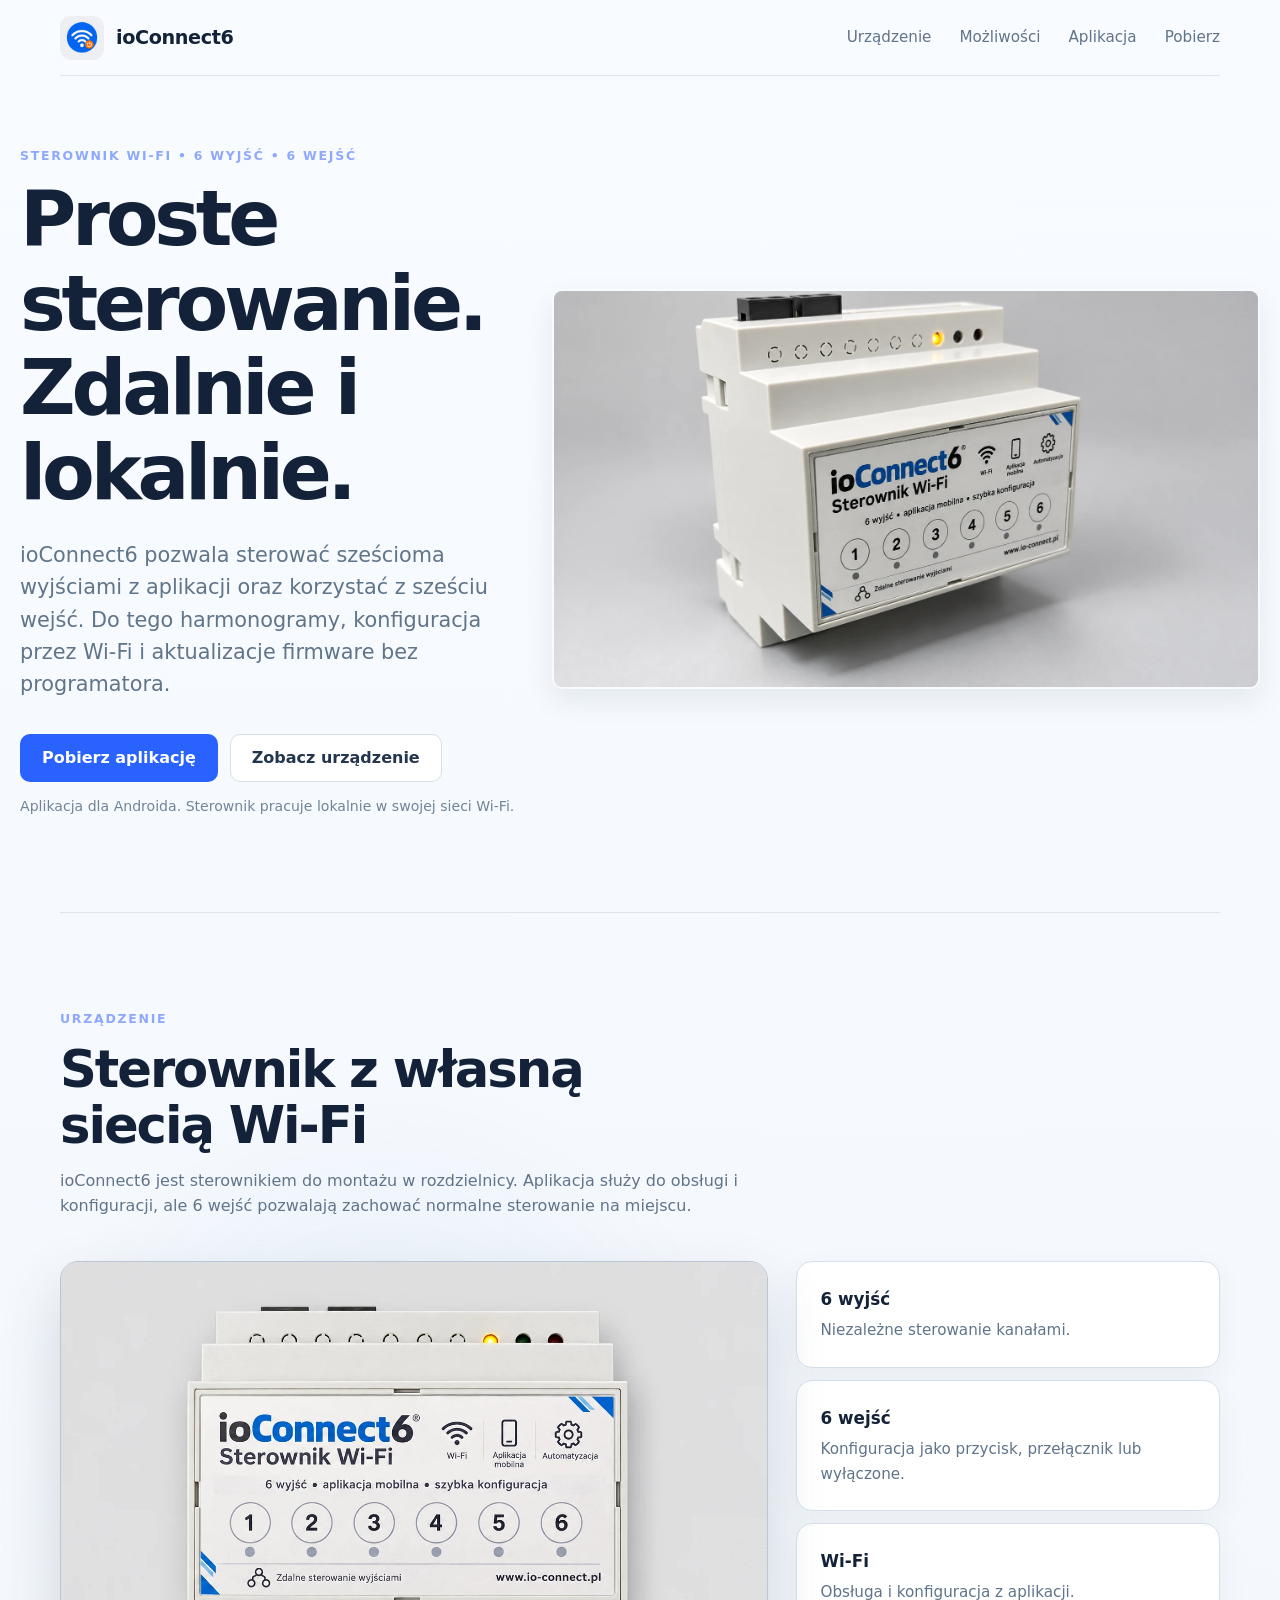
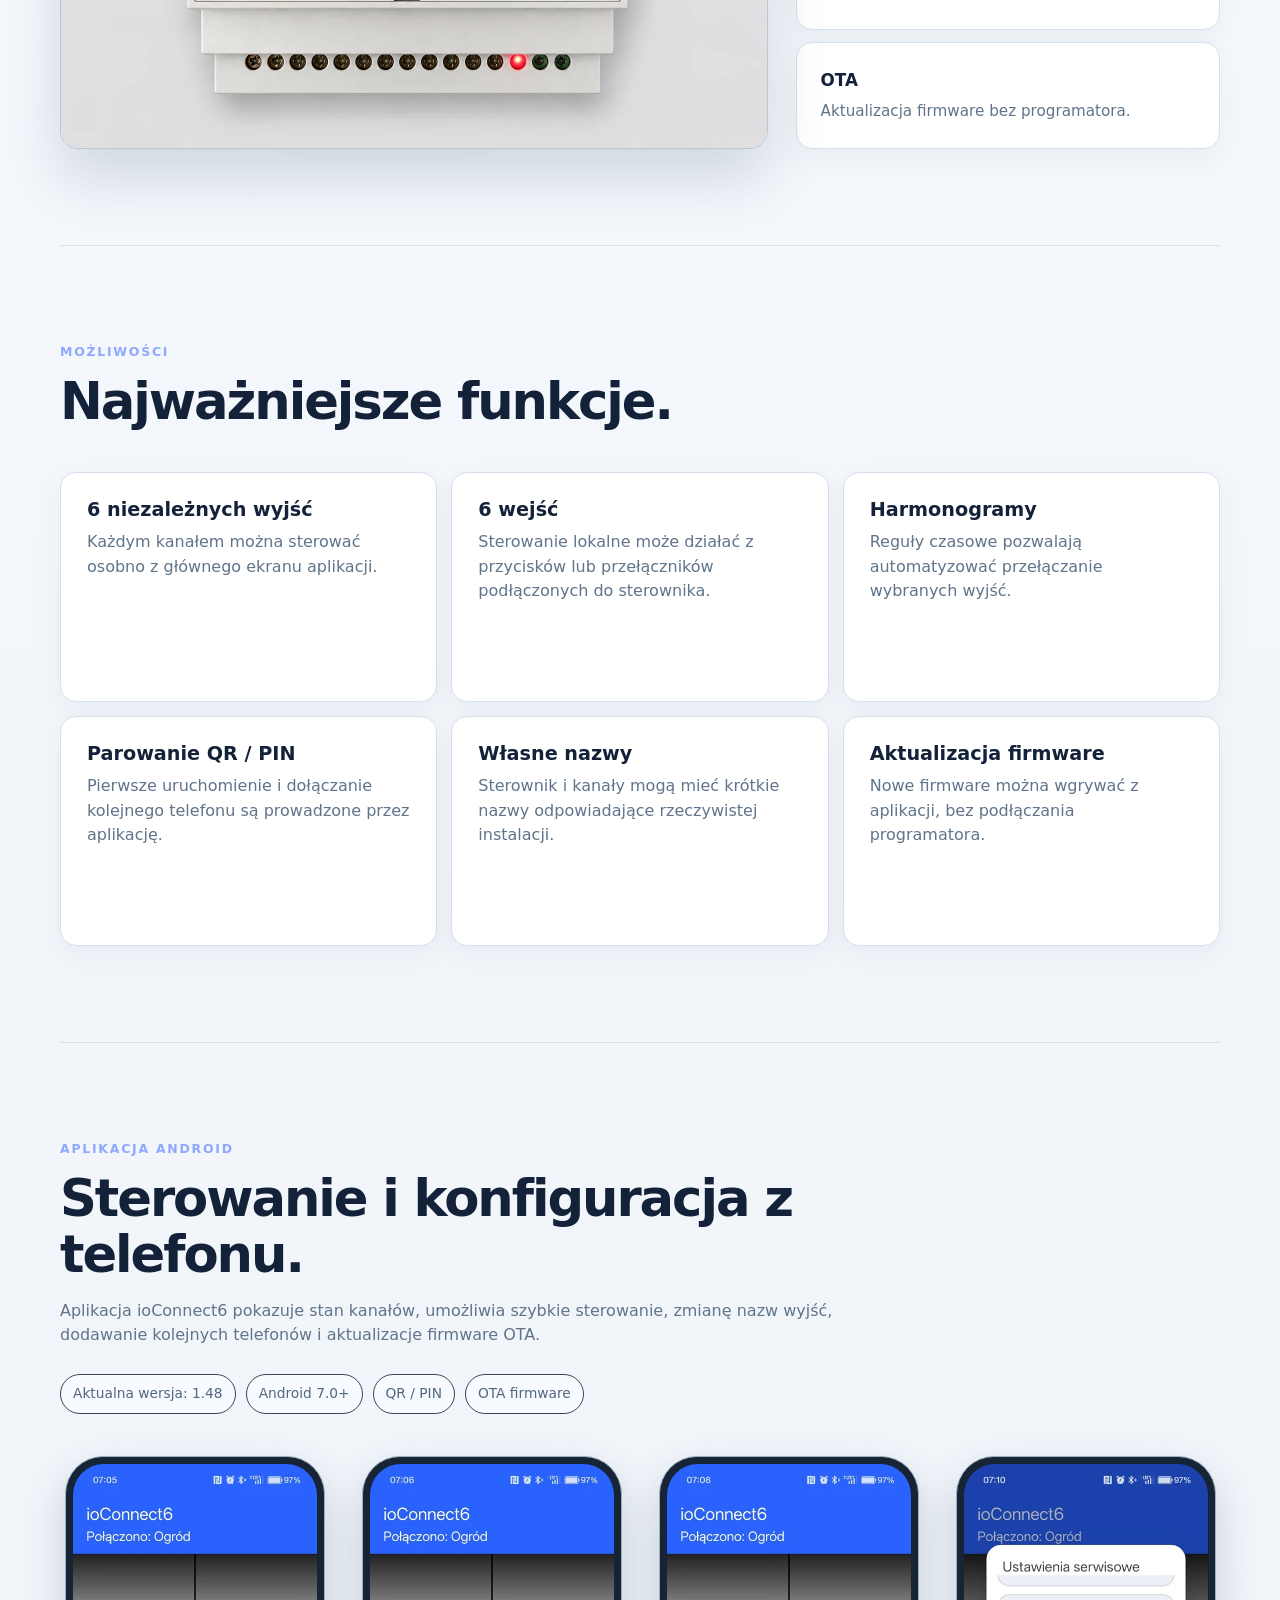
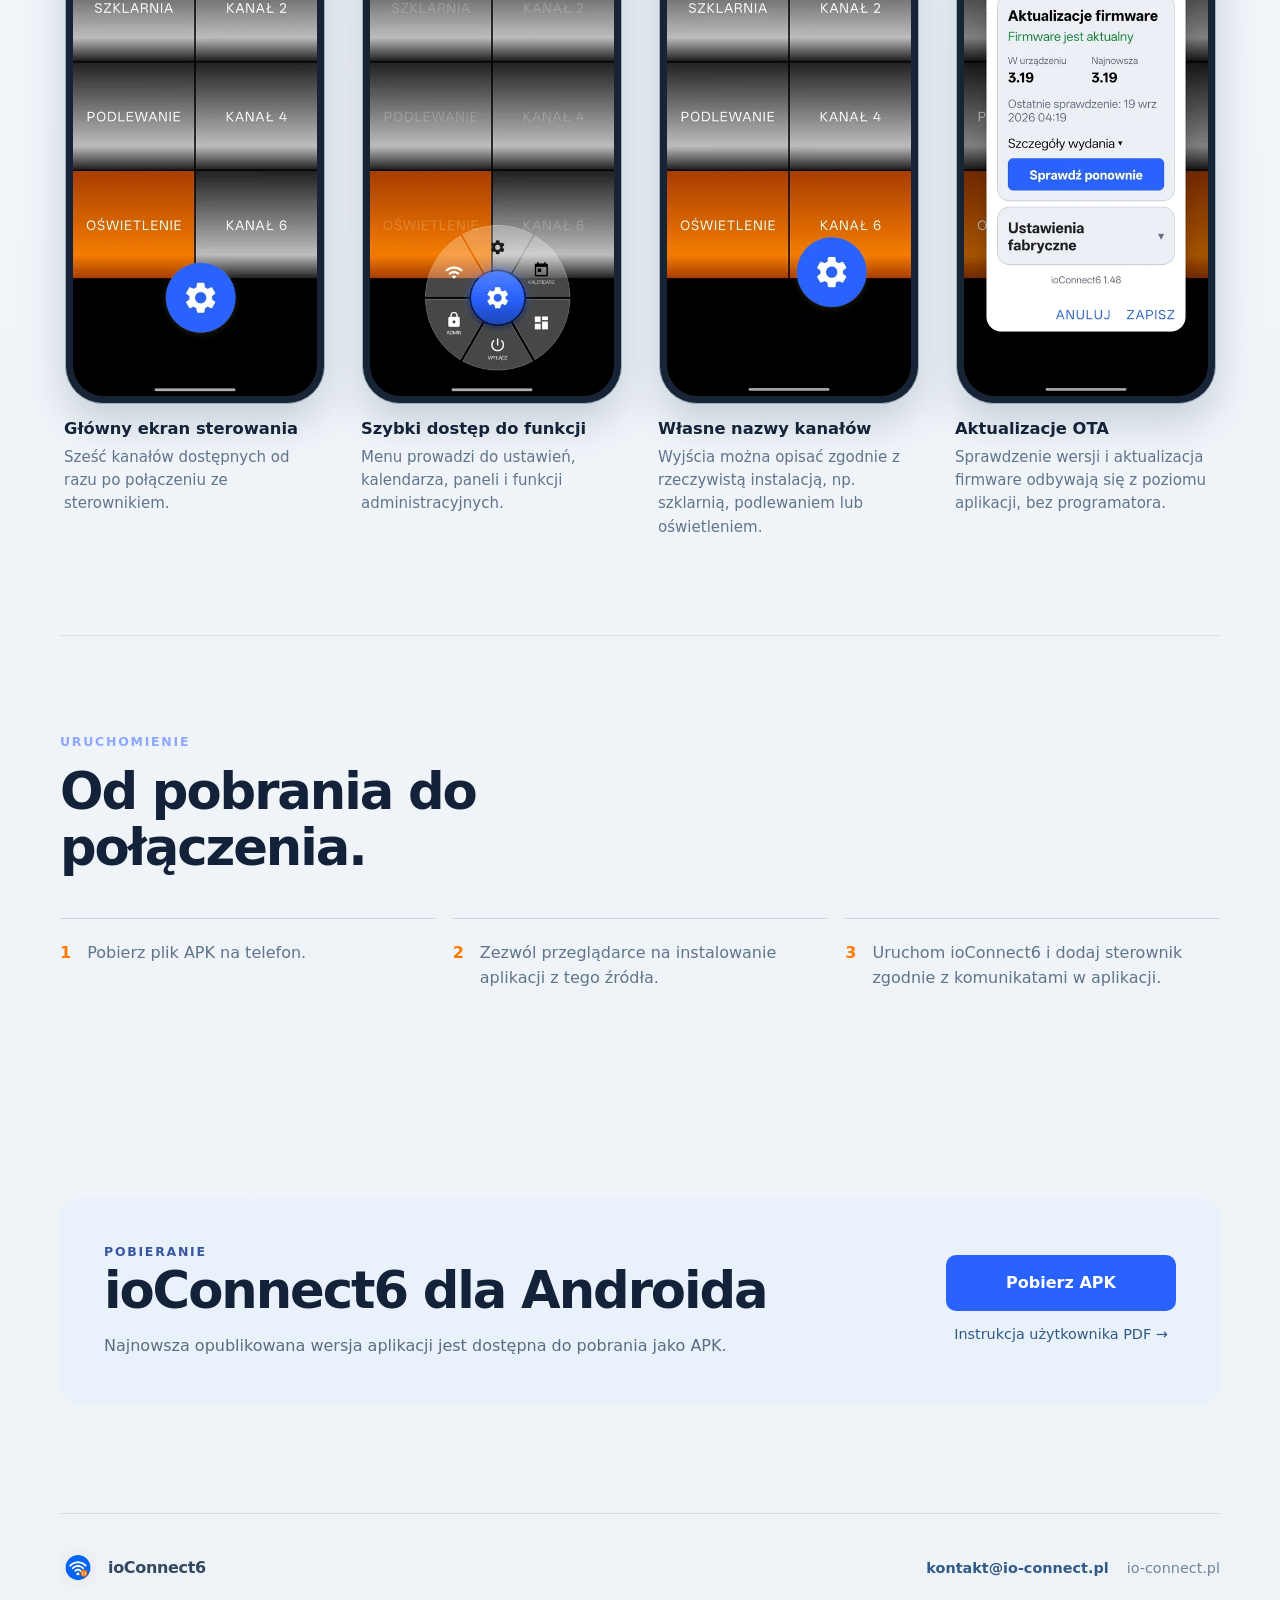
==== index.html @ 887c360e "Add files via upload" ====
<!doctype html>
<html lang="pl">
<head>
  <meta charset="utf-8">
  <meta name="viewport" content="width=device-width, initial-scale=1">
  <meta name="description" content="ioConnect6 — sterownik Wi‑Fi z 6 wyjściami, 6 wejściami i aplikacją na Androida.">
  <meta name="robots" content="noindex, nofollow, noarchive">
  <meta name="theme-color" content="#f5f8fc">
  <title>ioConnect6 — sterownik Wi‑Fi</title>
  <link rel="icon" href="assets/ioConnect6-icon-512.jpg">
  <link rel="stylesheet" href="style.css?v=15-hero-match">
</head>
<body>
  <header class="topbar">
    <a class="brand" href="#start" aria-label="ioConnect6 — strona główna">
      <img src="assets/ioConnect6-icon-512.jpg" alt="" width="44" height="44">
      <span>ioConnect6</span>
    </a>
    <nav aria-label="Główna nawigacja">
      <a href="#urzadzenie">Urządzenie</a>
      <a href="#mozliwosci">Możliwości</a>
      <a href="#aplikacja">Aplikacja</a>
      <a href="pobierz/">Pobierz</a>
    </nav>
  </header>

  <main>
    <section class="hero" id="start">
      <div class="hero-copy">
        <p class="eyebrow">STEROWNIK WI‑FI • 6 WYJŚĆ • 6 WEJŚĆ</p>
        <h1>Proste sterowanie. Zdalnie i lokalnie.</h1>
        <p class="lead">ioConnect6 pozwala sterować sześcioma wyjściami z aplikacji oraz korzystać z sześciu wejść. Do tego harmonogramy, konfiguracja przez Wi‑Fi i aktualizacje firmware bez programatora.</p>
        <div class="hero-actions">
          <a class="button primary" href="pobierz/">Pobierz aplikację</a>
          <a class="button secondary" href="#urzadzenie">Zobacz urządzenie</a>
        </div>
        <p class="small-note">Aplikacja dla Androida. Sterownik pracuje lokalnie w swojej sieci Wi‑Fi.</p>
      </div>

      <figure class="product-hero">
        <img src="assets/ioConnect6-product-hero.webp" alt="Sterownik ioConnect6 w obudowie na szynę DIN" width="1672" height="941">
      </figure>
    </section>

    <section class="section product-section" id="urzadzenie">
      <div class="section-heading">
        <p class="eyebrow">URZĄDZENIE</p>
        <h2>Sterownik z własną siecią Wi‑Fi</h2>
        <p>ioConnect6 jest sterownikiem do montażu w rozdzielnicy. Aplikacja służy do obsługi i konfiguracji, ale 6 wejść pozwalają zachować normalne sterowanie na miejscu.</p>
      </div>
      <div class="product-panel">
        <img src="assets/ioConnect6-product-front.webp" alt="ioConnect6 — widok sterownika od frontu" width="1672" height="941">
        <div class="product-facts">
          <div><strong>6 wyjść</strong><span>Niezależne sterowanie kanałami.</span></div>
          <div><strong>6 wejść</strong><span>Konfiguracja jako przycisk, przełącznik lub wyłączone.</span></div>
          <div><strong>Wi‑Fi</strong><span>Obsługa i konfiguracja z aplikacji.</span></div>
          <div><strong>OTA</strong><span>Aktualizacja firmware bez programatora.</span></div>
        </div>
      </div>
    </section>

    <section class="section" id="mozliwosci">
      <div class="section-heading">
        <p class="eyebrow">MOŻLIWOŚCI</p>
        <h2>Najważniejsze funkcje.</h2>
      </div>
      <div class="feature-grid">
        <article>
<h3>6 niezależnych wyjść</h3>
          <p>Każdym kanałem można sterować osobno z głównego ekranu aplikacji.</p>
        </article>
        <article>
<h3>6 wejść</h3>
          <p>Sterowanie lokalne może działać z przycisków lub przełączników podłączonych do sterownika.</p>
        </article>
        <article>
<h3>Harmonogramy</h3>
          <p>Reguły czasowe pozwalają automatyzować przełączanie wybranych wyjść.</p>
        </article>
        <article>
<h3>Parowanie QR / PIN</h3>
          <p>Pierwsze uruchomienie i dołączanie kolejnego telefonu są prowadzone przez aplikację.</p>
        </article>
        <article>
<h3>Własne nazwy</h3>
          <p>Sterownik i kanały mogą mieć krótkie nazwy odpowiadające rzeczywistej instalacji.</p>
        </article>
        <article>
<h3>Aktualizacja firmware</h3>
          <p>Nowe firmware można wgrywać z aplikacji, bez podłączania programatora.</p>
        </article>
      </div>
    </section>

    <section class="section app-section" id="aplikacja">
      <div class="section-heading app-heading">
        <p class="eyebrow">APLIKACJA ANDROID</p>
        <h2>Sterowanie i konfiguracja z telefonu.</h2>
        <p>Aplikacja ioConnect6 pokazuje stan kanałów, umożliwia szybkie sterowanie, zmianę nazw wyjść, dodawanie kolejnych telefonów i aktualizacje firmware OTA.</p>
        <div class="meta-row">
          <span id="versionBadge">Aktualna wersja: 1.48</span>
          <span>Android 7.0+</span>
          <span>QR / PIN</span>
          <span>OTA firmware</span>
        </div>
      </div>
      <div class="app-shot-grid">
        <article class="app-shot-card">
          <div class="phone-frame"><img src="assets/app-main.webp" alt="Aplikacja ioConnect6 — główny ekran sterowania sześcioma wyjściami" width="420" height="748"></div>
          <div class="app-shot-copy">
            <h3>Główny ekran sterowania</h3>
            <p>Sześć kanałów dostępnych od razu po połączeniu ze sterownikiem.</p>
          </div>
        </article>
        <article class="app-shot-card">
          <div class="phone-frame"><img src="assets/app-menu.webp" alt="Aplikacja ioConnect6 — szybkie menu funkcji" width="420" height="748"></div>
          <div class="app-shot-copy">
            <h3>Szybki dostęp do funkcji</h3>
            <p>Menu prowadzi do ustawień, kalendarza, paneli i funkcji administracyjnych.</p>
          </div>
        </article>
        <article class="app-shot-card">
          <div class="phone-frame"><img src="assets/app-labels.webp" alt="Aplikacja ioConnect6 — edycja nazw przycisków" width="420" height="748"></div>
          <div class="app-shot-copy">
            <h3>Własne nazwy kanałów</h3>
            <p>Wyjścia można opisać zgodnie z rzeczywistą instalacją, np. szklarnią, podlewaniem lub oświetleniem.</p>
          </div>
        </article>
        <article class="app-shot-card">
          <div class="phone-frame"><img src="assets/app-ota.webp" alt="Aplikacja ioConnect6 — ekran aktualizacji firmware" width="420" height="748"></div>
          <div class="app-shot-copy">
            <h3>Aktualizacje OTA</h3>
            <p>Sprawdzenie wersji i aktualizacja firmware odbywają się z poziomu aplikacji, bez programatora.</p>
          </div>
        </article>
      </div>
    </section>

    <section class="section steps-section" id="jak-zaczac">
      <div class="section-heading">
        <p class="eyebrow">URUCHOMIENIE</p>
        <h2>Od pobrania do połączenia.</h2>
      </div>
      <div class="steps">
        <div><strong>1</strong><span>Pobierz plik APK na telefon.</span></div>
        <div><strong>2</strong><span>Zezwól przeglądarce na instalowanie aplikacji z tego źródła.</span></div>
        <div><strong>3</strong><span>Uruchom ioConnect6 i dodaj sterownik zgodnie z komunikatami w aplikacji.</span></div>
      </div>
    </section>

    <section class="download-section" id="pobierz">
      <div>
        <p class="eyebrow">POBIERANIE</p>
        <h2>ioConnect6 dla Androida</h2>
        <p id="releaseText">Najnowsza opublikowana wersja aplikacji jest dostępna do pobrania jako APK.</p>
      </div>
      <div class="download-actions">
        <a class="button primary large" href="pobierz/">Pobierz APK</a>
        <a class="text-link" id="downloadManual" href="https://github.com/unijavac/ioConnect6-App/releases/download/v1.48/Instrukcja_uzytkownika_ioConnect6_v1.14.pdf">Instrukcja użytkownika PDF →</a>
      </div>
    </section>
  </main>

  <footer>
    <div class="brand footer-brand">
      <img src="assets/ioConnect6-icon-512.jpg" alt="" width="36" height="36">
      <span>ioConnect6</span>
    </div>
    <div class="footer-contact">
      <a href="mailto:kontakt@io-connect.pl">kontakt@io-connect.pl</a>
      <span>io-connect.pl</span>
    </div>
  </footer>

  <script src="site.js?v=10-light" defer></script>
</body>
</html>
---- style.css ----
:root {
  --bg: #f5f8fc;
  --panel: #ffffff;
  --panel-2: #edf3f9;
  --line: #d7e0ea;
  --text: #132238;
  --muted: #60748a;
  --blue: #2962ff;
  --blue-2: #3973ff;
  --orange: #ff7a00;
  --green: #2e7d32;
  --max: 1160px;
}

* { box-sizing: border-box; }
html { scroll-behavior: smooth; }
body {
  margin: 0;
  background: var(--bg);
  color: var(--text);
  font-family: Inter, ui-sans-serif, system-ui, -apple-system, BlinkMacSystemFont, "Segoe UI", sans-serif;
  line-height: 1.55;
}
a { color: inherit; }
button, a { -webkit-tap-highlight-color: transparent; }

.topbar {
  width: min(calc(100% - 40px), var(--max));
  margin: 0 auto;
  min-height: 76px;
  display: flex;
  align-items: center;
  justify-content: space-between;
  border-bottom: 1px solid rgba(19,34,56,.10);
}
.brand {
  display: inline-flex;
  align-items: center;
  gap: 12px;
  text-decoration: none;
  font-weight: 750;
  letter-spacing: -.02em;
  font-size: 1.2rem;
}
.brand img { border-radius: 11px; }
nav { display: flex; gap: 28px; }
nav a { color: var(--muted); text-decoration: none; font-size: .95rem; }
nav a:hover { color: var(--text); }

main { width: min(calc(100% - 40px), var(--max)); margin: 0 auto; }
.hero {
  width: min(calc(100vw - 40px), 1280px);
  margin-left: 50%;
  transform: translateX(-50%);
  min-height: 650px;
  display: grid;
  grid-template-columns: minmax(480px, 1fr) 708px;
  gap: 26px;
  align-items: center;
  padding: 70px 0 80px;
}
.eyebrow {
  margin: 0 0 12px;
  color: #8ea8ff;
  font-weight: 750;
  font-size: .78rem;
  letter-spacing: .14em;
}
h1, h2, h3 { margin-top: 0; line-height: 1.1; }
h1 {
  max-width: 720px;
  margin-bottom: 24px;
  font-size: clamp(3rem, 6vw, 5.4rem);
  letter-spacing: -.055em;
  font-weight: 760;
}
.lead { max-width: 690px; color: var(--muted); font-size: clamp(1.08rem, 1.8vw, 1.3rem); }
.hero-actions { display: flex; flex-wrap: wrap; gap: 12px; margin-top: 34px; }
.button {
  min-height: 48px;
  padding: 0 21px;
  border-radius: 10px;
  display: inline-flex;
  align-items: center;
  justify-content: center;
  font-weight: 720;
  text-decoration: none;
  border: 1px solid transparent;
  transition: transform .15s ease, background-color .15s ease, border-color .15s ease;
}
.button:hover { transform: translateY(-1px); }
.button.primary { background: var(--blue); color: white; }
.button.primary:hover { background: var(--blue-2); }
.button.secondary { border-color: var(--line); background: #ffffff; color: #24364d; }
.button.secondary:hover { border-color: #aab9c8; }
.button.large { min-height: 56px; padding-inline: 28px; }
.small-note { color: #718499; font-size: .88rem; margin-top: 14px; }


.product-hero {
  margin: 0;
  border: 0;
  border-radius: 10px;
  overflow: hidden;
  background: transparent;
  box-shadow: 0 12px 28px rgba(61,84,109,.10);
  padding: 2px;
  justify-self: end;
  width: 100%;
}
.product-hero img {
  display: block;
  width: 100%;
  height: auto;
  object-fit: cover;
  object-position: center 42%;
  border-radius: 8px;
}


.product-section .section-heading p:not(.eyebrow) { color: var(--muted); max-width: 760px; }
.product-panel {
  display: grid;
  grid-template-columns: minmax(0, 1.25fr) minmax(280px, .75fr);
  gap: 28px;
  align-items: stretch;
}
.product-panel > img {
  width: 100%;
  height: 100%;
  min-height: 420px;
  object-fit: cover;
  border: 1px solid var(--line);
  border-radius: 18px;
  background: #d5dee8;
  filter: contrast(1.08) brightness(.96);
}
.product-facts {
  display: grid;
  grid-template-columns: 1fr;
  gap: 12px;
}
.product-facts > div {
  padding: 24px;
  border: 1px solid var(--line);
  border-radius: 16px;
  background: var(--panel);
}
.product-facts strong { display: block; font-size: 1.05rem; margin-bottom: 6px; }
.product-facts span { color: var(--muted); font-size: .95rem; }

.section { padding: 96px 0; border-top: 1px solid rgba(19,34,56,.10); }
.section-heading { max-width: 680px; margin-bottom: 42px; }
.section-heading h2, .app-heading h2, .download-section h2 { font-size: clamp(2rem, 4vw, 3.4rem); letter-spacing: -.04em; margin-bottom: 16px; }
.feature-grid { display: grid; grid-template-columns: repeat(3, 1fr); gap: 14px; }
.feature-grid article {
  min-height: 230px;
  padding: 26px;
  border: 1px solid var(--line);
  border-radius: 16px;
  background: var(--panel);
}
.feature-grid h3 { font-size: 1.2rem; margin-bottom: 10px; }
.feature-grid p { color: var(--muted); margin: 0; }
.feature-no { display: block; margin-bottom: 46px; color: #718096; font-size: .78rem; font-weight: 760; }

.app-heading { max-width: 820px; }
.app-heading p:not(.eyebrow) { color: var(--muted); }
.meta-row { display: flex; flex-wrap: wrap; gap: 10px; margin-top: 26px; }
.meta-row span { border: 1px solid #3a4654; background: #f7faff; color: #52677d; border-radius: 999px; padding: 8px 12px; font-size: .86rem; }

.app-shot-grid {
  display: grid;
  grid-template-columns: repeat(4, minmax(0, 1fr));
  gap: 28px;
  align-items: start;
}
.app-shot-card {
  background: transparent;
  display: flex;
  flex-direction: column;
  align-items: center;
  min-width: 0;
}
.phone-frame {
  width: min(100%, 260px);
  padding: 7px;
  border-radius: 38px;
  background: #172435;
  border: 1px solid #9fb0c1;
  box-shadow: 0 18px 42px rgba(46,68,91,.22);
  overflow: hidden;
}
.phone-frame img {
  display: block;
  width: 100%;
  height: auto;
  border-radius: 31px;
}
.app-shot-copy {
  width: min(100%, 280px);
  padding: 16px 4px 0;
}
.app-shot-copy h3 {
  margin: 0 0 8px;
  font-size: 1.02rem;
}
.app-shot-copy p {
  margin: 0;
  color: var(--muted);
  font-size: .94rem;
}

.steps { display: grid; grid-template-columns: repeat(3, 1fr); gap: 18px; }
.steps > div { display: flex; gap: 16px; align-items: flex-start; padding: 22px 0; border-top: 1px solid #ccd7e2; color: var(--muted); }
.steps strong { color: var(--orange); font-size: 1rem; }

.download-section {
  margin: 90px 0 110px;
  padding: 44px;
  border-radius: 20px;
  background: #e9f1fb;
  color: #132238;
  display: grid;
  grid-template-columns: 1fr auto;
  gap: 48px;
  align-items: center;
}
.download-section .eyebrow { color: #3855a2; }
.download-section h2 { margin-bottom: 10px; }
.download-section p { color: #5a6d82; margin-bottom: 0; }
.download-actions { display: flex; min-width: 230px; flex-direction: column; gap: 12px; align-items: stretch; }
.text-link { color: #315a86; text-decoration: none; font-size: .9rem; text-align: center; }
.text-link:hover { text-decoration: underline; }

footer {
  width: min(calc(100% - 40px), var(--max));
  margin: 0 auto;
  min-height: 110px;
  border-top: 1px solid rgba(19,34,56,.10);
  display: flex;
  align-items: center;
  justify-content: space-between;
  color: #728398;
  font-size: .9rem;
}
.footer-brand { color: #33485e; font-size: 1rem; }

.footer-contact {
  display: flex;
  align-items: center;
  gap: 18px;
}
.footer-contact a {
  color: #315a86;
  text-decoration: none;
  font-weight: 600;
}
.footer-contact a:hover { text-decoration: underline; }


@media (max-width: 860px) {
  nav { display: none; }
  .hero {
    width: 100%;
    margin-left: 0;
    transform: none;
    grid-template-columns: 1fr;
    gap: 42px;
    padding-top: 54px;
  }
  .product-hero { width: 100%; max-width: 720px; justify-self: start; }
  .product-panel { grid-template-columns: 1fr; }
  .product-panel > img { min-height: 0; }
  .feature-grid { grid-template-columns: 1fr 1fr; }
  .app-shot-grid { grid-template-columns: 1fr 1fr; gap: 34px 24px; }
  .steps { grid-template-columns: 1fr; }
  .download-section { grid-template-columns: 1fr; }
  .download-actions { max-width: 320px; }
}

@media (max-width: 560px) {
  .topbar, main, footer { width: min(calc(100% - 28px), var(--max)); }
  .topbar { min-height: 66px; }
  h1 { font-size: 3rem; }
  .hero { min-height: auto; padding-bottom: 58px; }
  .feature-grid { grid-template-columns: 1fr; }
  .section { padding: 70px 0; }
  .app-shot-grid {
    display: flex;
    gap: 18px;
    overflow-x: auto;
    scroll-snap-type: x mandatory;
    padding: 2px 2px 18px;
    margin-inline: -2px;
  }
  .app-shot-card {
    flex: 0 0 min(84vw, 330px);
    scroll-snap-align: center;
  }
  .phone-frame { width: min(100%, 300px); border-radius: 42px; }
  .phone-frame img { border-radius: 34px; }
  .app-shot-copy { max-width: 300px; text-align: center; }
  .download-section { margin: 70px 0 80px; padding: 28px 22px; }
  footer { flex-direction: column; align-items: flex-start; justify-content: center; gap: 14px; padding: 22px 0; }
  .footer-contact { flex-wrap: wrap; gap: 8px 16px; }
  .product-hero { border-radius: 16px; }
}

/* v8 light */
body { background: linear-gradient(180deg,#f8fbff 0%,#f2f6fb 55%,#eef3f8 100%); }
.topbar { background: rgba(248,251,255,.88); backdrop-filter: blur(10px); }
nav a:hover { color:#132238; }
.product-facts > div, .feature-grid article { box-shadow: 0 10px 30px rgba(46,68,91,.06); }
.product-panel > img { box-shadow: 0 24px 55px rgba(55,78,102,.16); }
.product-section { background: radial-gradient(circle at 28% 55%, rgba(44,119,198,.07), transparent 36%); }

/* hero — cienka ramka */
.product-hero {
  background: transparent;
  border-color: transparent;
  padding:2px;
  box-shadow:0 12px 28px rgba(61,84,109,.10);
}
.product-hero img {
  border-radius:8px;
  box-shadow:none;
}
.product-panel > img {
  background:#d5dee8;
  border-color:#b9c7d5;
  box-shadow:0 28px 60px rgba(44,67,91,.19);
  filter:contrast(1.035) brightness(.985);
}

.download-buttons { display: flex; flex-wrap: wrap; gap: 12px; margin-top: 18px; }
.download-buttons .button { flex: 1 1 220px; text-align: center; }
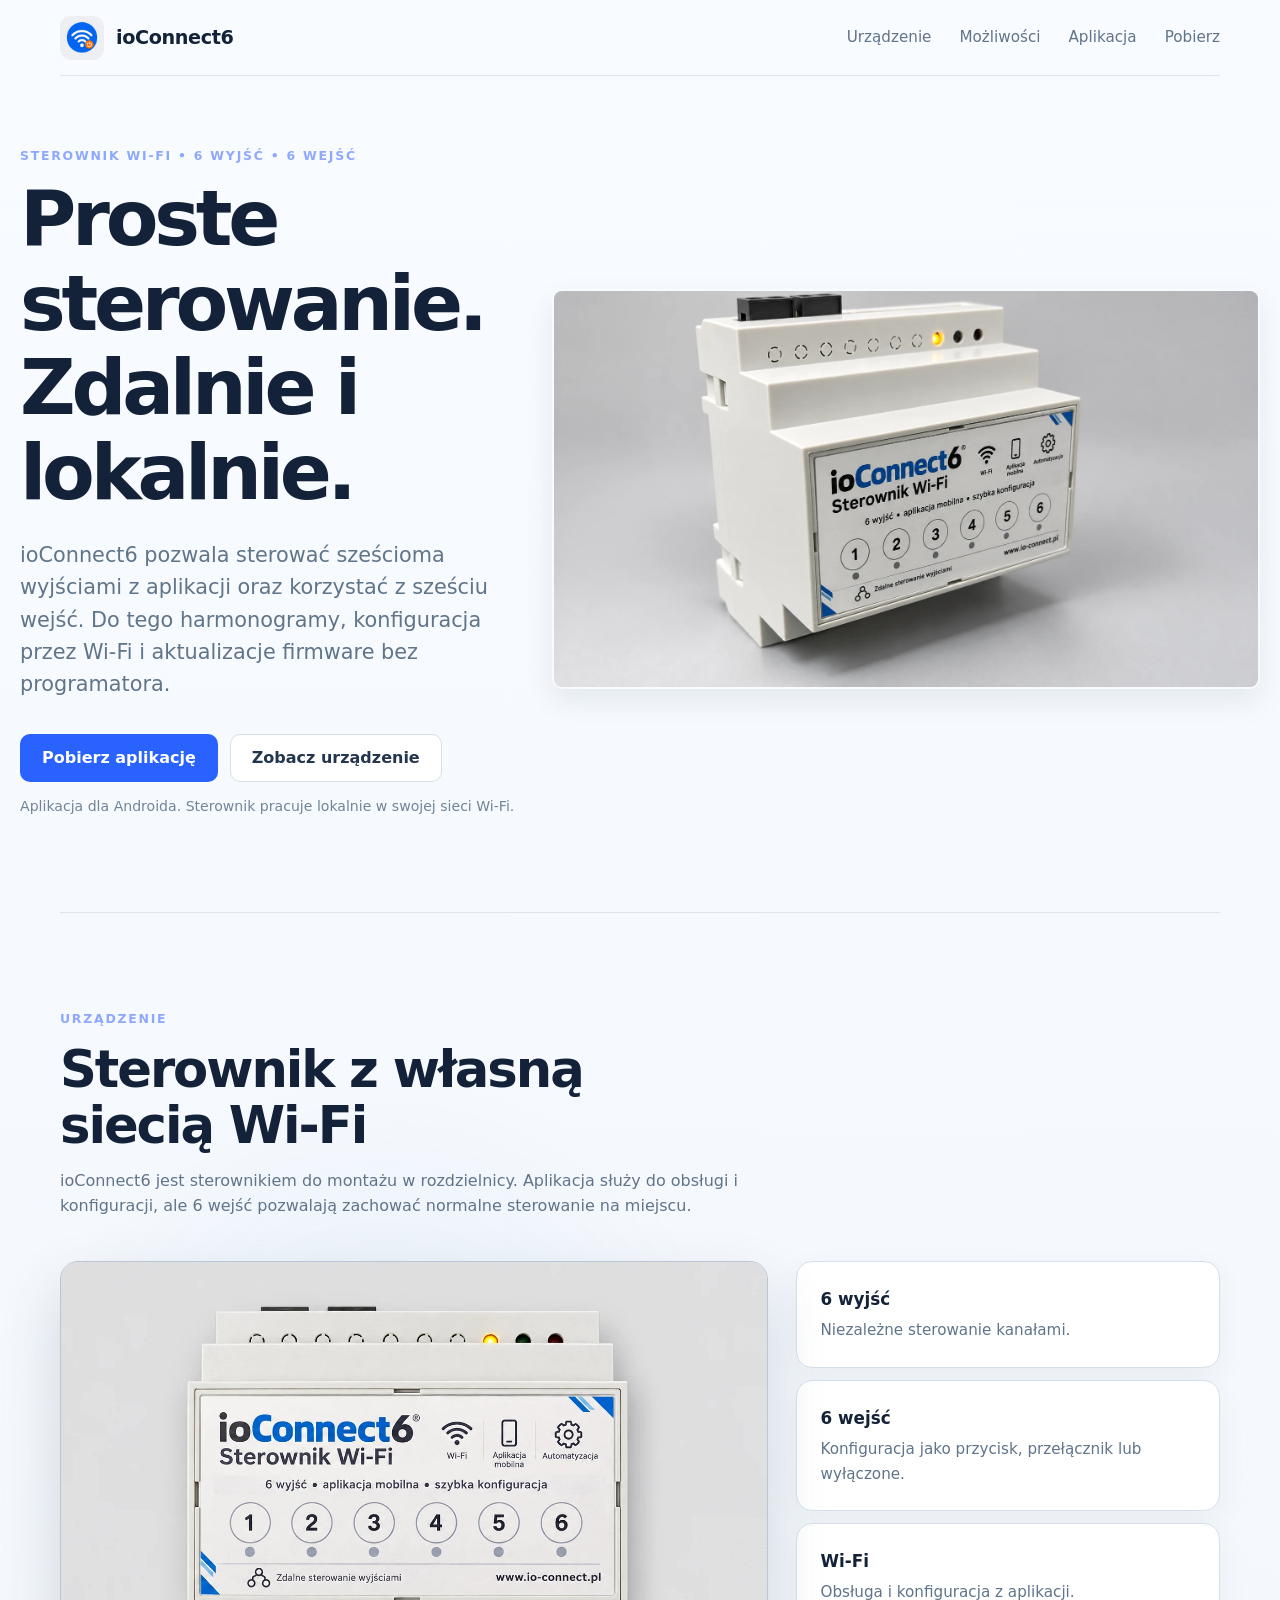
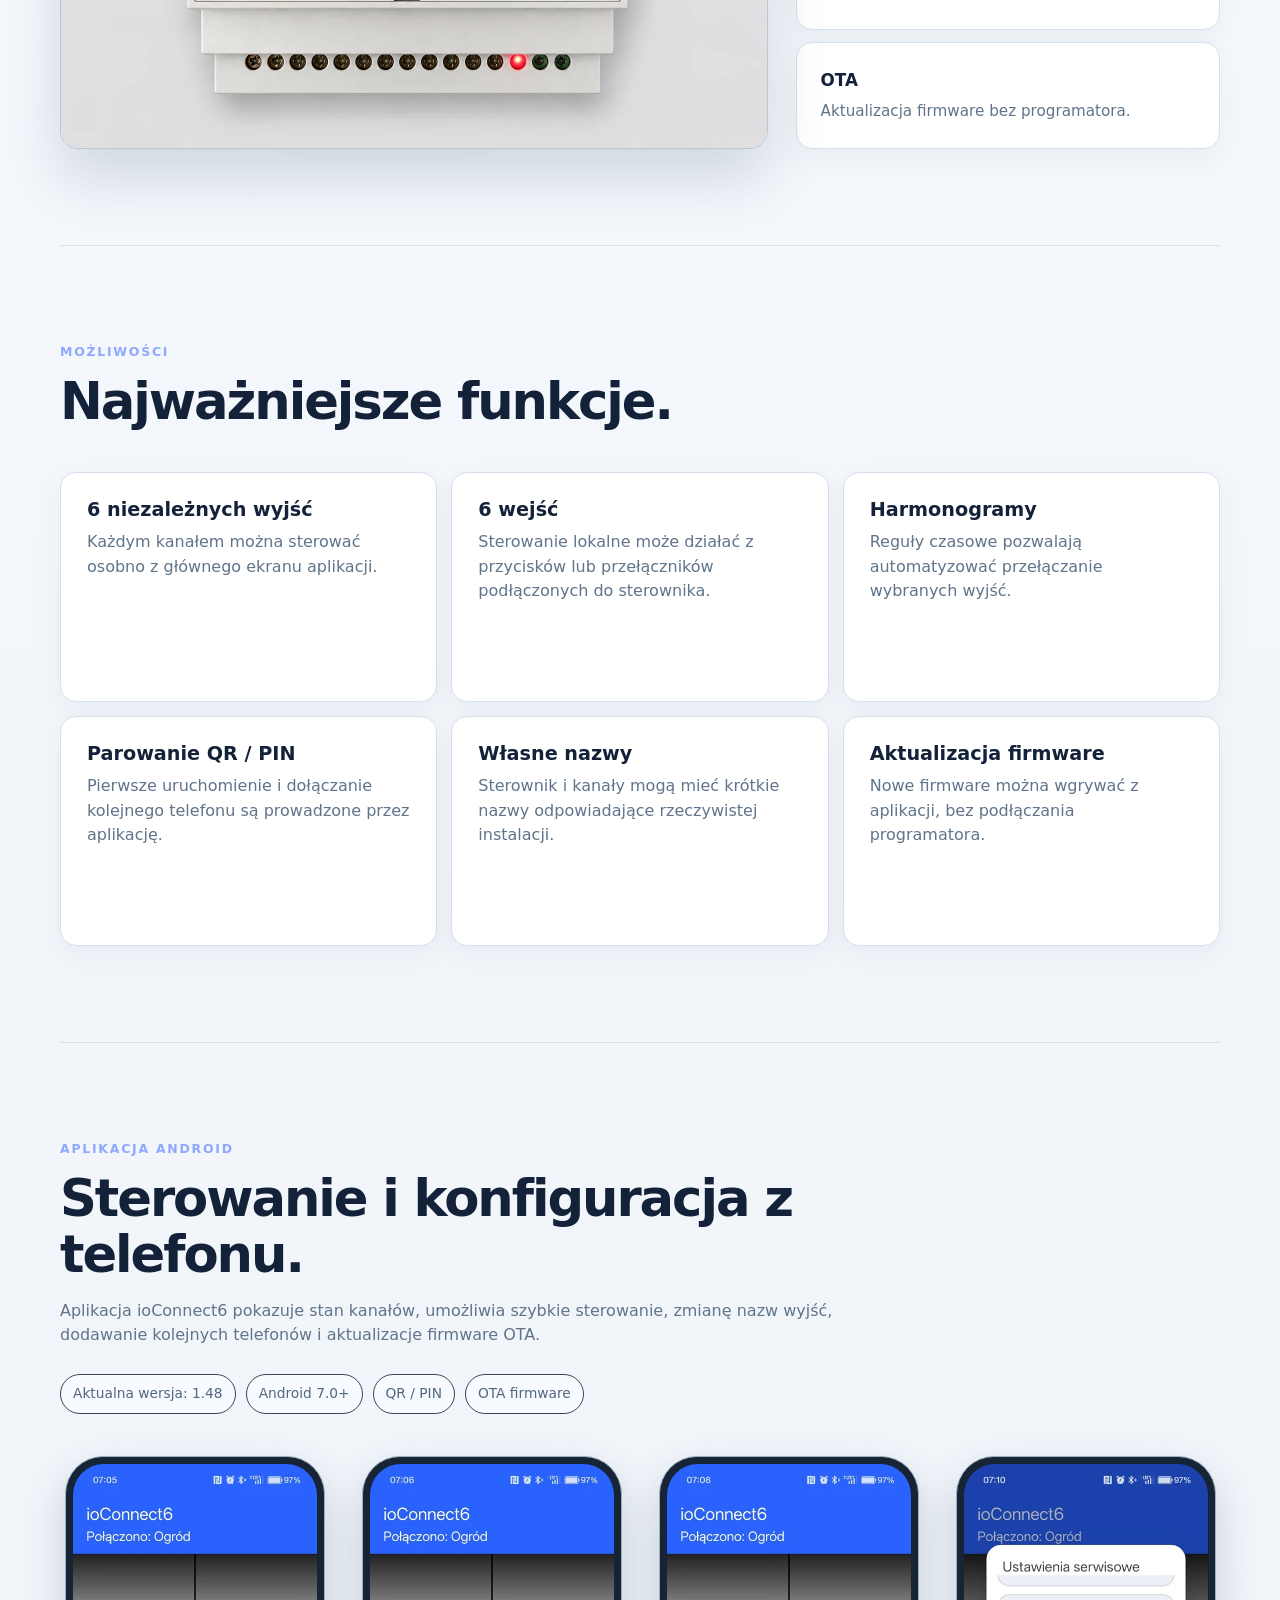
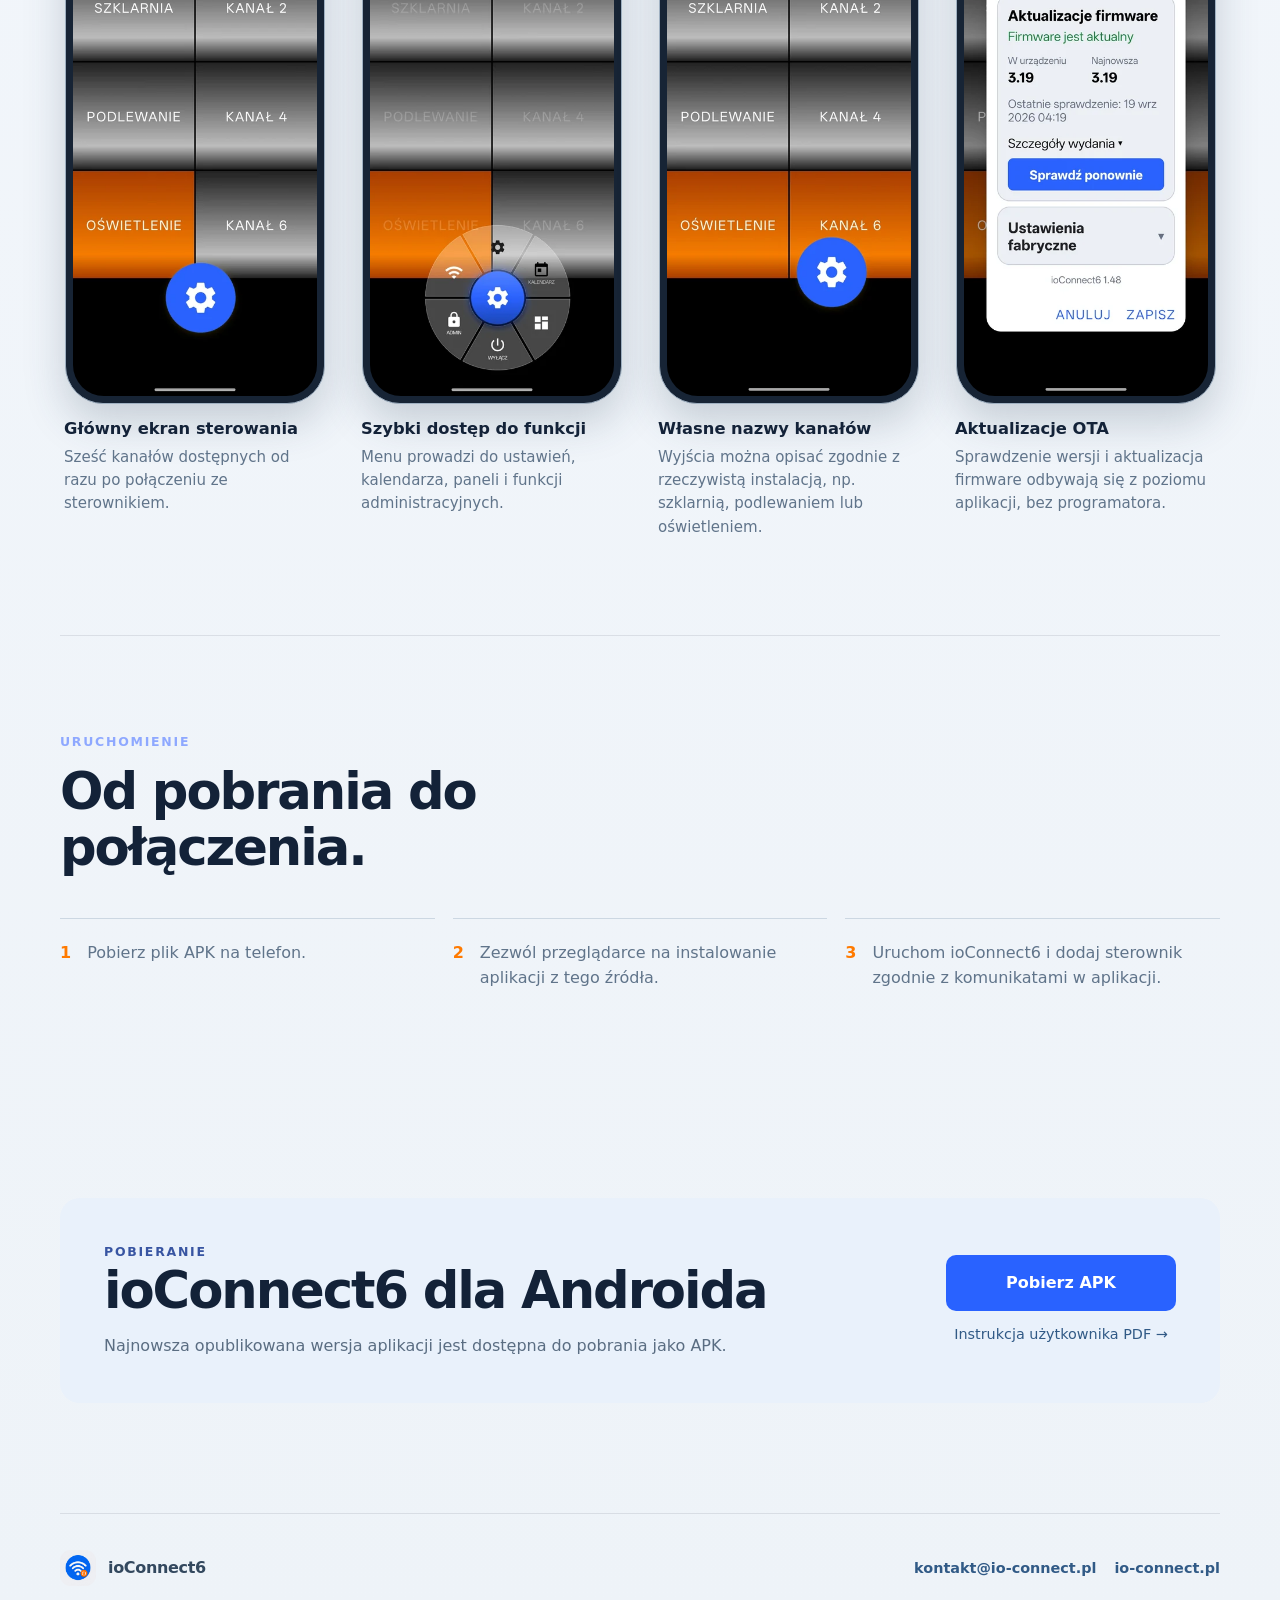
==== commit f6d9f53f: "Dodaj link do strony głównej w stopce" ====
--- a/index.html
+++ b/index.html
@@ -168,7 +168,7 @@
     </div>
     <div class="footer-contact">
       <a href="mailto:kontakt@io-connect.pl">kontakt@io-connect.pl</a>
-      <span>io-connect.pl</span>
+      <a href="./">io-connect.pl</a>
     </div>
   </footer>
 
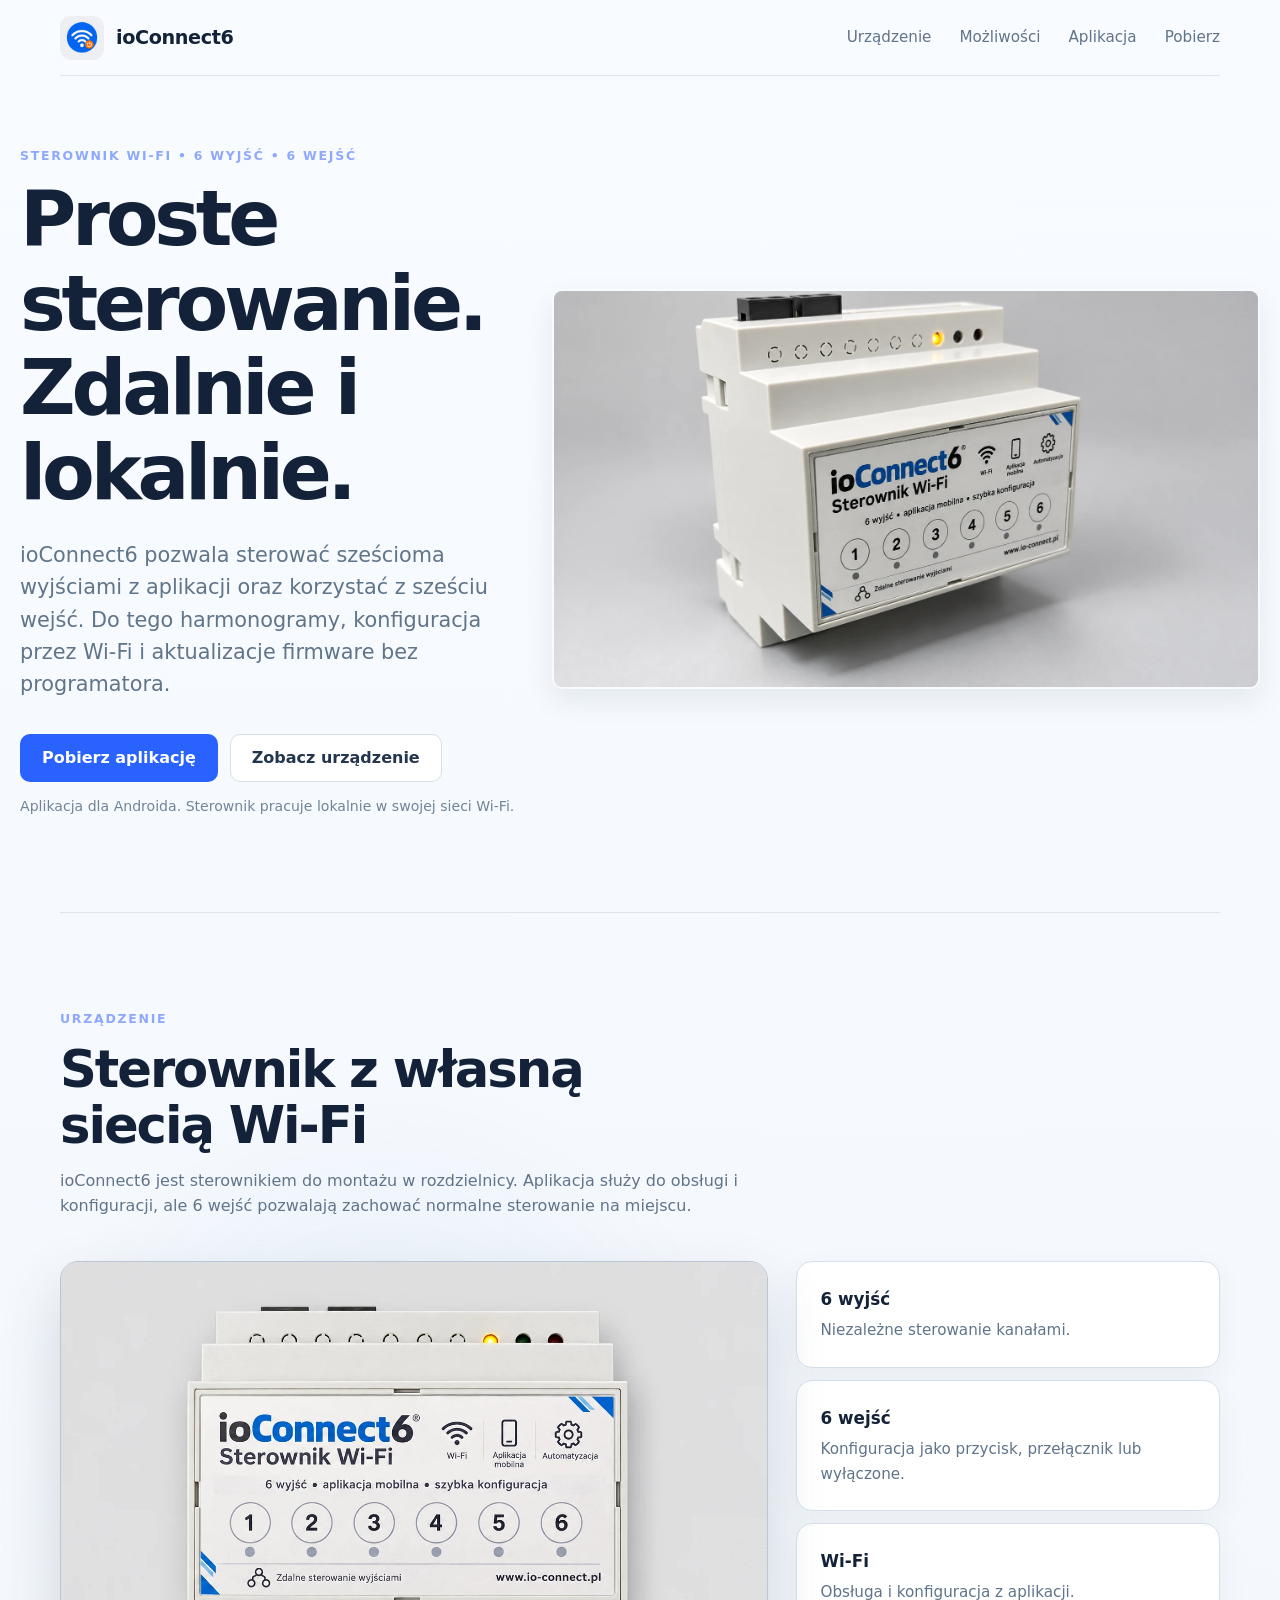
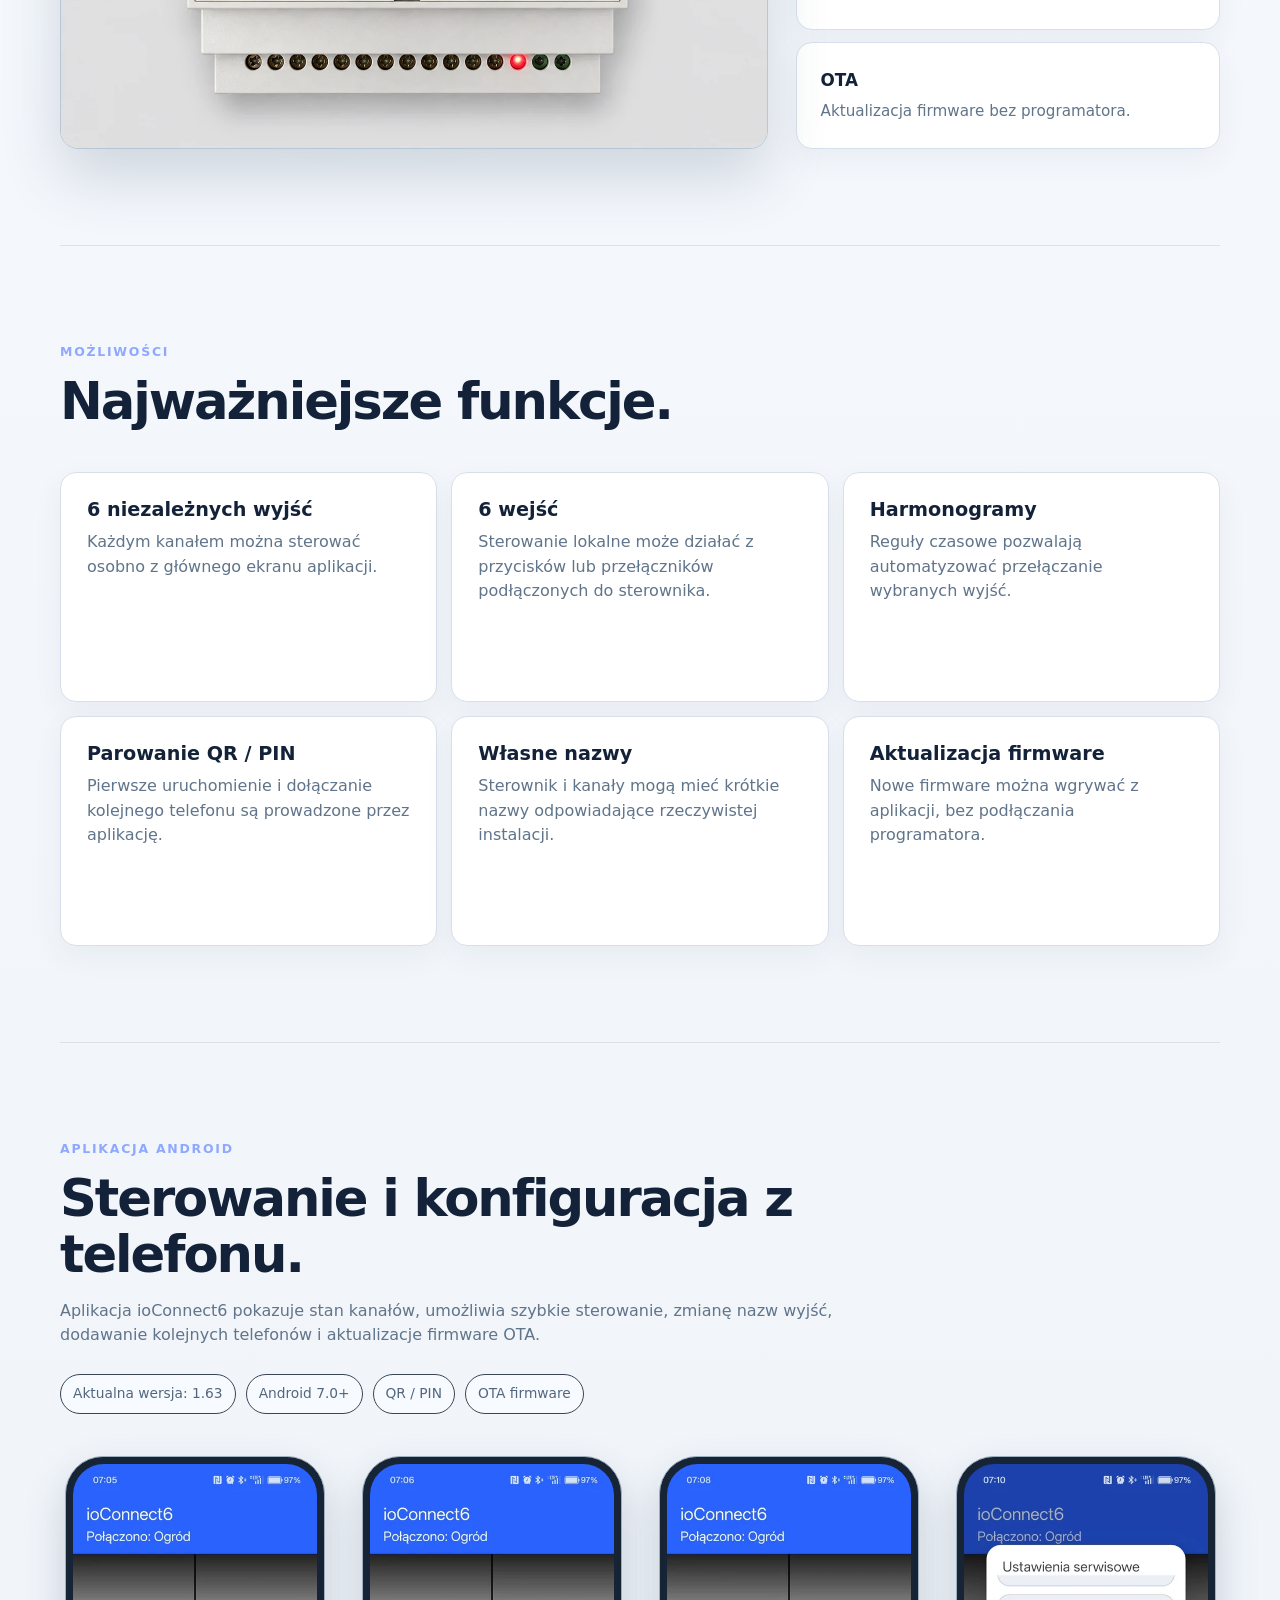
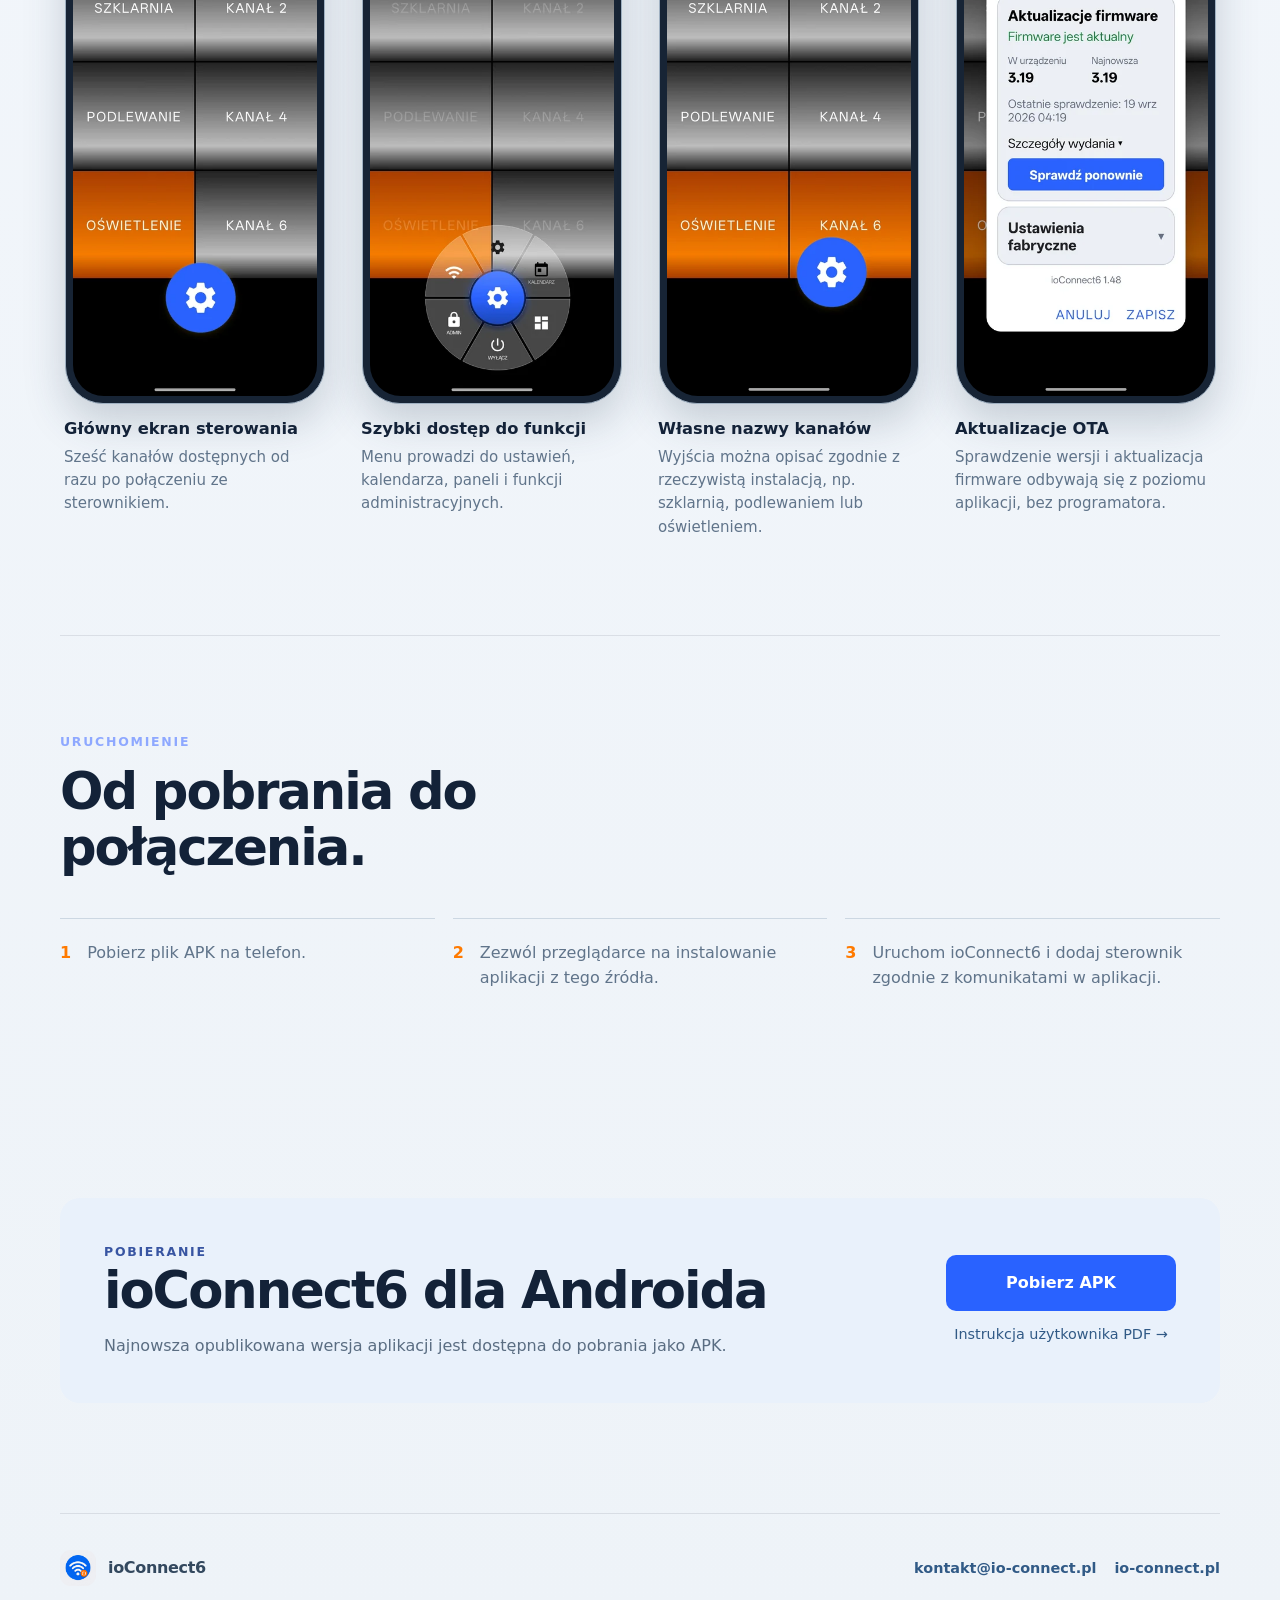
==== commit 57fb3a88: "Strona: wersja 1.63 i instrukcja 1.15" ====
--- a/index.html
+++ b/index.html
@@ -98,7 +98,7 @@
         <h2>Sterowanie i konfiguracja z telefonu.</h2>
         <p>Aplikacja ioConnect6 pokazuje stan kanałów, umożliwia szybkie sterowanie, zmianę nazw wyjść, dodawanie kolejnych telefonów i aktualizacje firmware OTA.</p>
         <div class="meta-row">
-          <span id="versionBadge">Aktualna wersja: 1.48</span>
+          <span id="versionBadge">Aktualna wersja: 1.63</span>
           <span>Android 7.0+</span>
           <span>QR / PIN</span>
           <span>OTA firmware</span>
@@ -156,7 +156,7 @@
       </div>
       <div class="download-actions">
         <a class="button primary large" href="pobierz/">Pobierz APK</a>
-        <a class="text-link" id="downloadManual" href="https://github.com/unijavac/ioConnect6-App/releases/download/v1.48/Instrukcja_uzytkownika_ioConnect6_v1.14.pdf">Instrukcja użytkownika PDF →</a>
+        <a class="text-link" id="downloadManual" href="https://github.com/unijavac/ioConnect6-App/releases/download/v1.63/Instrukcja_uzytkownika_ioConnect6_v1.15.pdf">Instrukcja użytkownika PDF →</a>
       </div>
     </section>
   </main>
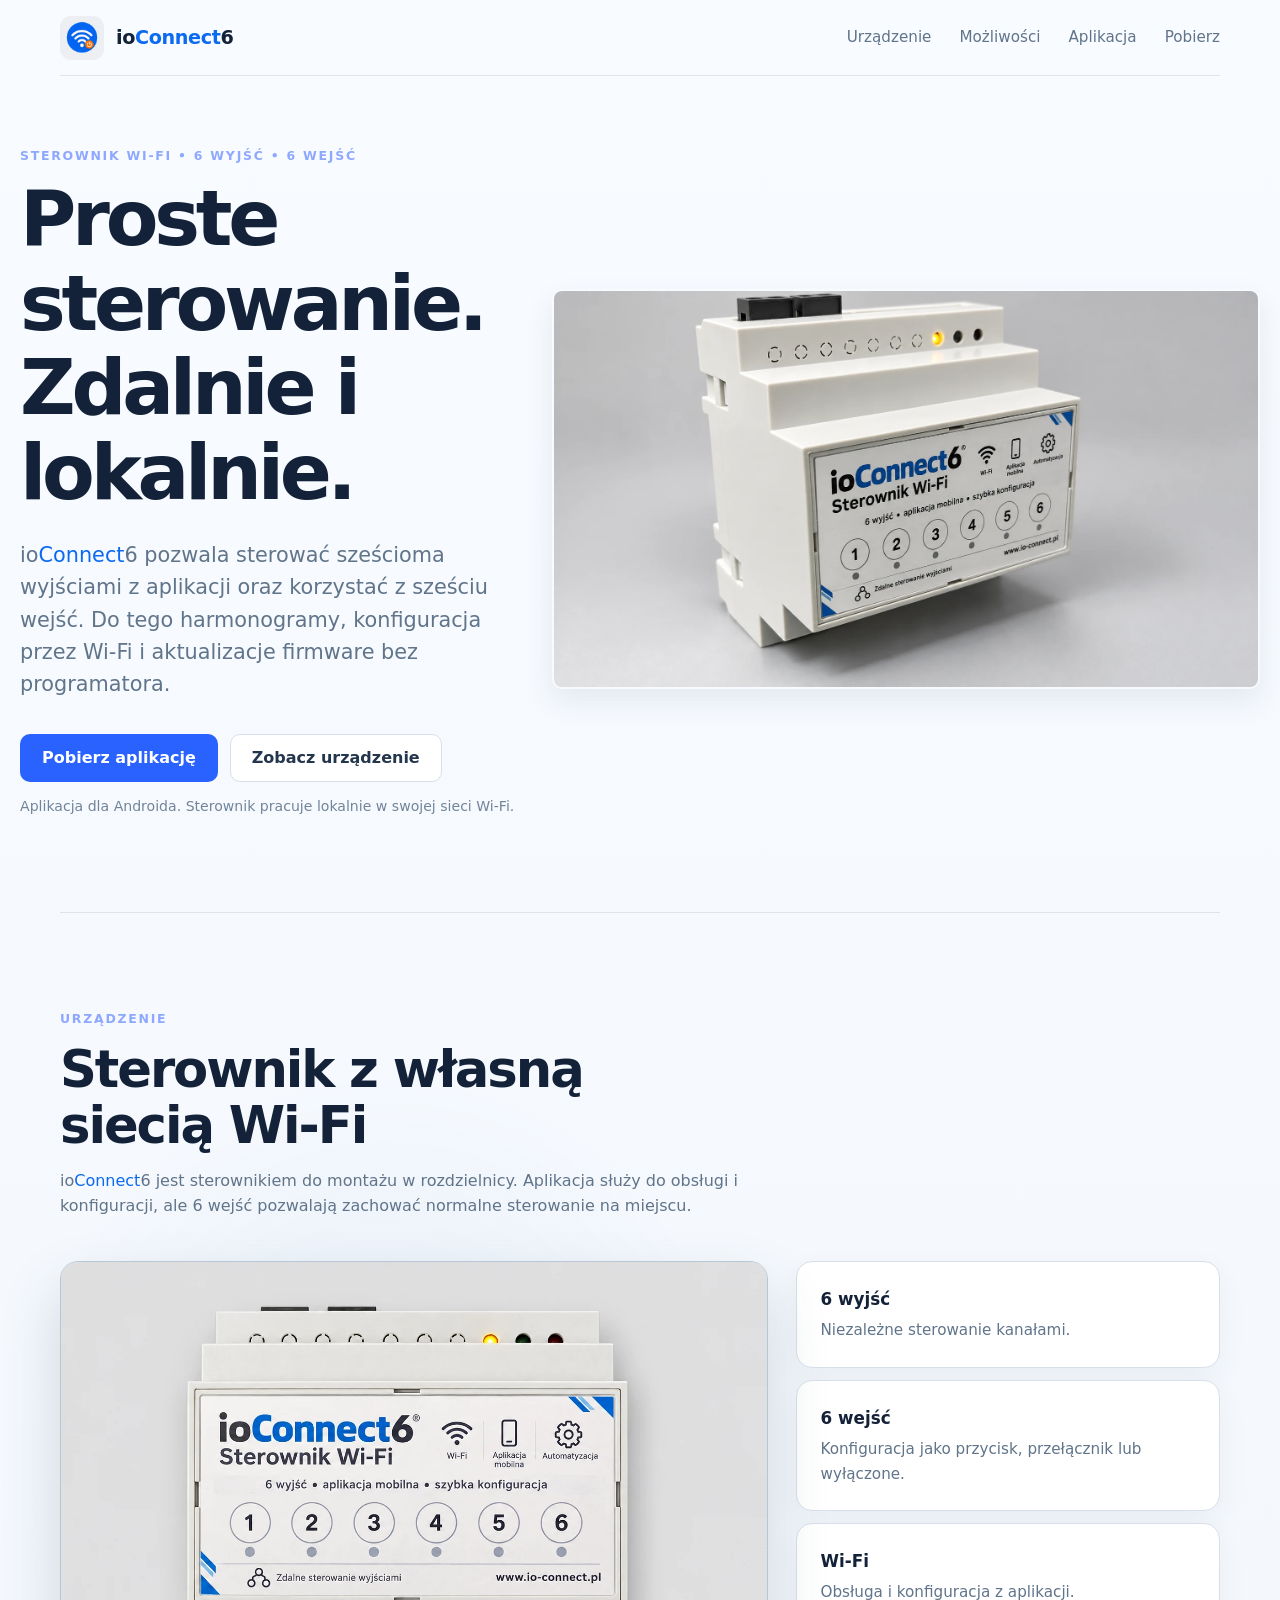
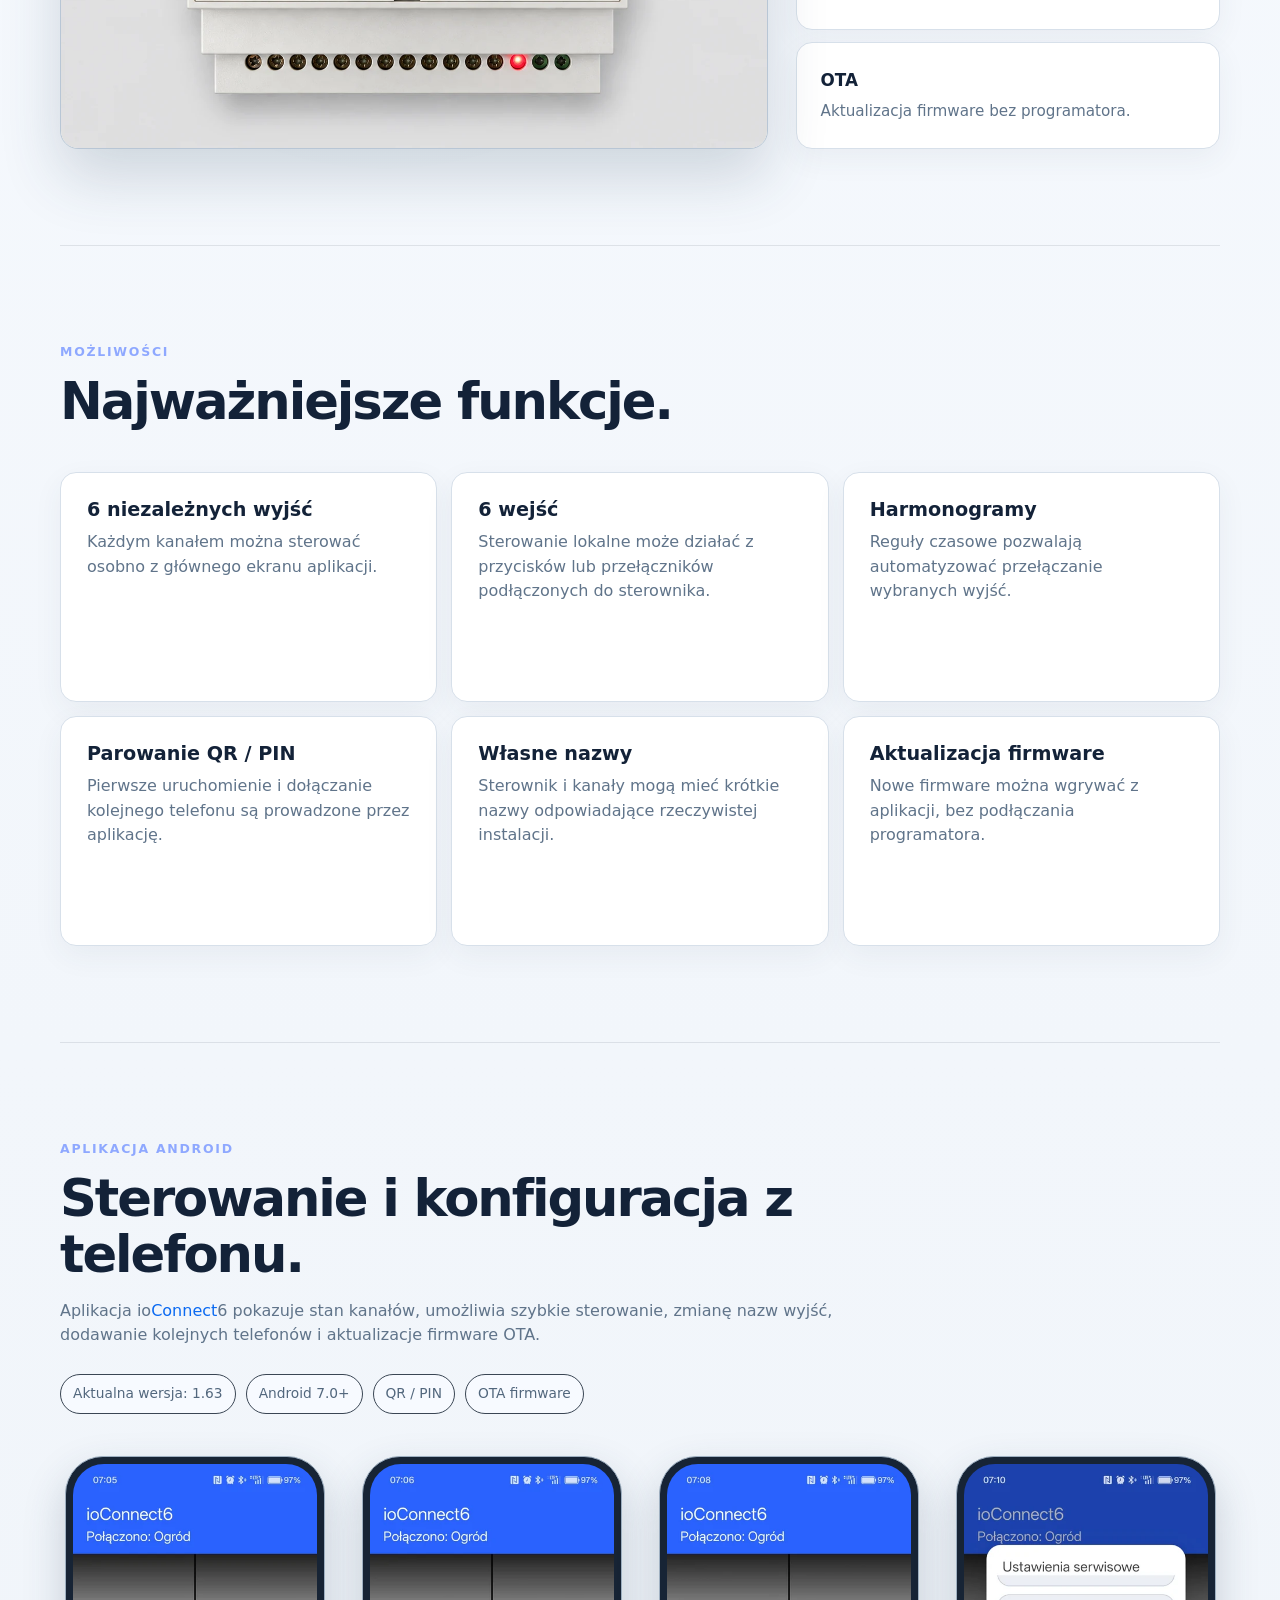
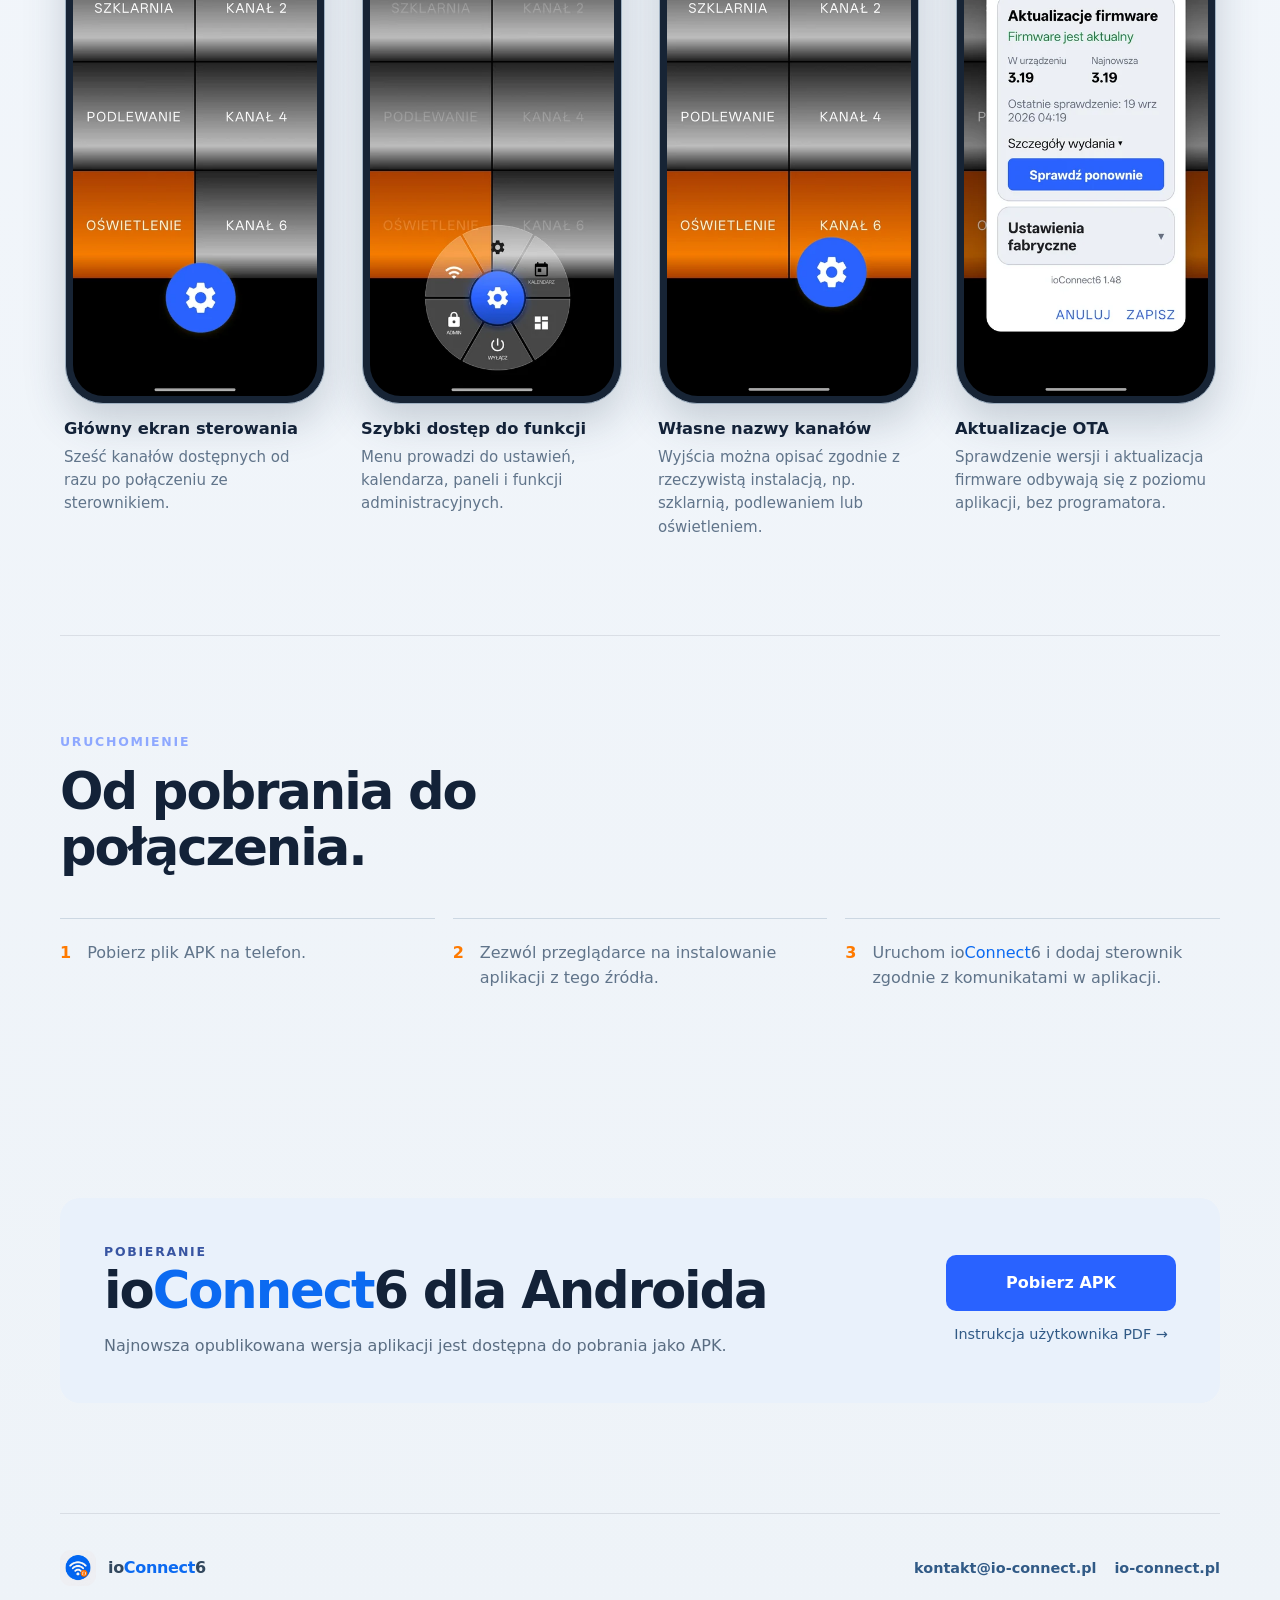
==== commit 09b2f2d6: "Marka: niebieskie Connect, instrukcja 1.15 (poprawki)" ====
--- a/index.html
+++ b/index.html
@@ -8,13 +8,13 @@
   <meta name="theme-color" content="#f5f8fc">
   <title>ioConnect6 — sterownik Wi‑Fi</title>
   <link rel="icon" href="assets/ioConnect6-icon-512.jpg">
-  <link rel="stylesheet" href="style.css?v=15-hero-match">
+  <link rel="stylesheet" href="style.css?v=16-brand">
 </head>
 <body>
   <header class="topbar">
     <a class="brand" href="#start" aria-label="ioConnect6 — strona główna">
       <img src="assets/ioConnect6-icon-512.jpg" alt="" width="44" height="44">
-      <span>ioConnect6</span>
+      <span>io<span class="bc">Connect</span>6</span>
     </a>
     <nav aria-label="Główna nawigacja">
       <a href="#urzadzenie">Urządzenie</a>
@@ -29,7 +29,7 @@
       <div class="hero-copy">
         <p class="eyebrow">STEROWNIK WI‑FI • 6 WYJŚĆ • 6 WEJŚĆ</p>
         <h1>Proste sterowanie. Zdalnie i lokalnie.</h1>
-        <p class="lead">ioConnect6 pozwala sterować sześcioma wyjściami z aplikacji oraz korzystać z sześciu wejść. Do tego harmonogramy, konfiguracja przez Wi‑Fi i aktualizacje firmware bez programatora.</p>
+        <p class="lead">io<span class="bc">Connect</span>6 pozwala sterować sześcioma wyjściami z aplikacji oraz korzystać z sześciu wejść. Do tego harmonogramy, konfiguracja przez Wi‑Fi i aktualizacje firmware bez programatora.</p>
         <div class="hero-actions">
           <a class="button primary" href="pobierz/">Pobierz aplikację</a>
           <a class="button secondary" href="#urzadzenie">Zobacz urządzenie</a>
@@ -46,7 +46,7 @@
       <div class="section-heading">
         <p class="eyebrow">URZĄDZENIE</p>
         <h2>Sterownik z własną siecią Wi‑Fi</h2>
-        <p>ioConnect6 jest sterownikiem do montażu w rozdzielnicy. Aplikacja służy do obsługi i konfiguracji, ale 6 wejść pozwalają zachować normalne sterowanie na miejscu.</p>
+        <p>io<span class="bc">Connect</span>6 jest sterownikiem do montażu w rozdzielnicy. Aplikacja służy do obsługi i konfiguracji, ale 6 wejść pozwalają zachować normalne sterowanie na miejscu.</p>
       </div>
       <div class="product-panel">
         <img src="assets/ioConnect6-product-front.webp" alt="ioConnect6 — widok sterownika od frontu" width="1672" height="941">
@@ -96,7 +96,7 @@
       <div class="section-heading app-heading">
         <p class="eyebrow">APLIKACJA ANDROID</p>
         <h2>Sterowanie i konfiguracja z telefonu.</h2>
-        <p>Aplikacja ioConnect6 pokazuje stan kanałów, umożliwia szybkie sterowanie, zmianę nazw wyjść, dodawanie kolejnych telefonów i aktualizacje firmware OTA.</p>
+        <p>Aplikacja io<span class="bc">Connect</span>6 pokazuje stan kanałów, umożliwia szybkie sterowanie, zmianę nazw wyjść, dodawanie kolejnych telefonów i aktualizacje firmware OTA.</p>
         <div class="meta-row">
           <span id="versionBadge">Aktualna wersja: 1.63</span>
           <span>Android 7.0+</span>
@@ -144,14 +144,14 @@
       <div class="steps">
         <div><strong>1</strong><span>Pobierz plik APK na telefon.</span></div>
         <div><strong>2</strong><span>Zezwól przeglądarce na instalowanie aplikacji z tego źródła.</span></div>
-        <div><strong>3</strong><span>Uruchom ioConnect6 i dodaj sterownik zgodnie z komunikatami w aplikacji.</span></div>
+        <div><strong>3</strong><span>Uruchom io<span class="bc">Connect</span>6 i dodaj sterownik zgodnie z komunikatami w aplikacji.</span></div>
       </div>
     </section>
 
     <section class="download-section" id="pobierz">
       <div>
         <p class="eyebrow">POBIERANIE</p>
-        <h2>ioConnect6 dla Androida</h2>
+        <h2>io<span class="bc">Connect</span>6 dla Androida</h2>
         <p id="releaseText">Najnowsza opublikowana wersja aplikacji jest dostępna do pobrania jako APK.</p>
       </div>
       <div class="download-actions">
@@ -164,7 +164,7 @@
   <footer>
     <div class="brand footer-brand">
       <img src="assets/ioConnect6-icon-512.jpg" alt="" width="36" height="36">
-      <span>ioConnect6</span>
+      <span>io<span class="bc">Connect</span>6</span>
     </div>
     <div class="footer-contact">
       <a href="mailto:kontakt@io-connect.pl">kontakt@io-connect.pl</a>
--- a/style.css
+++ b/style.css
@@ -335,3 +335,6 @@
 
 .download-buttons { display: flex; flex-wrap: wrap; gap: 12px; margin-top: 18px; }
 .download-buttons .button { flex: 1 1 220px; text-align: center; }
+
+/* Kolor marki jak na obudowie: „Connect” niebieskie */
+.bc { color: #0b6af1; }
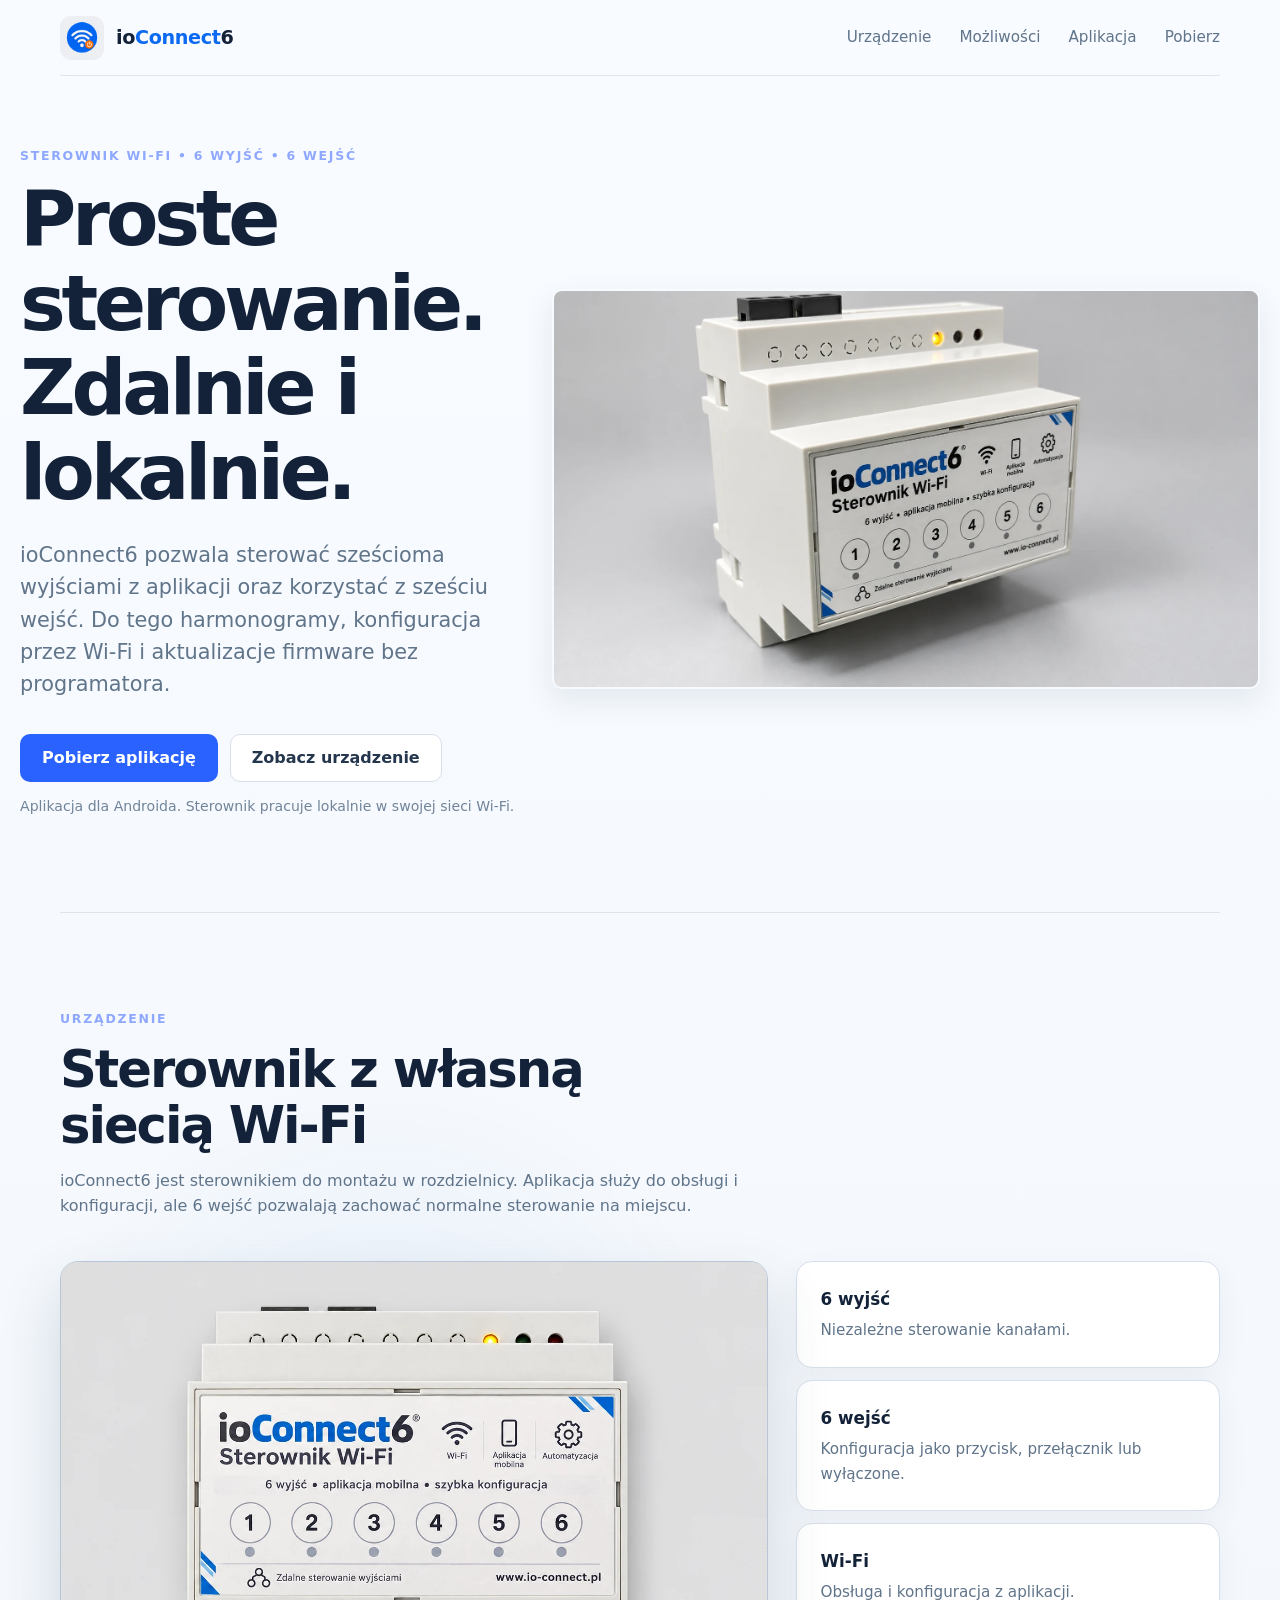
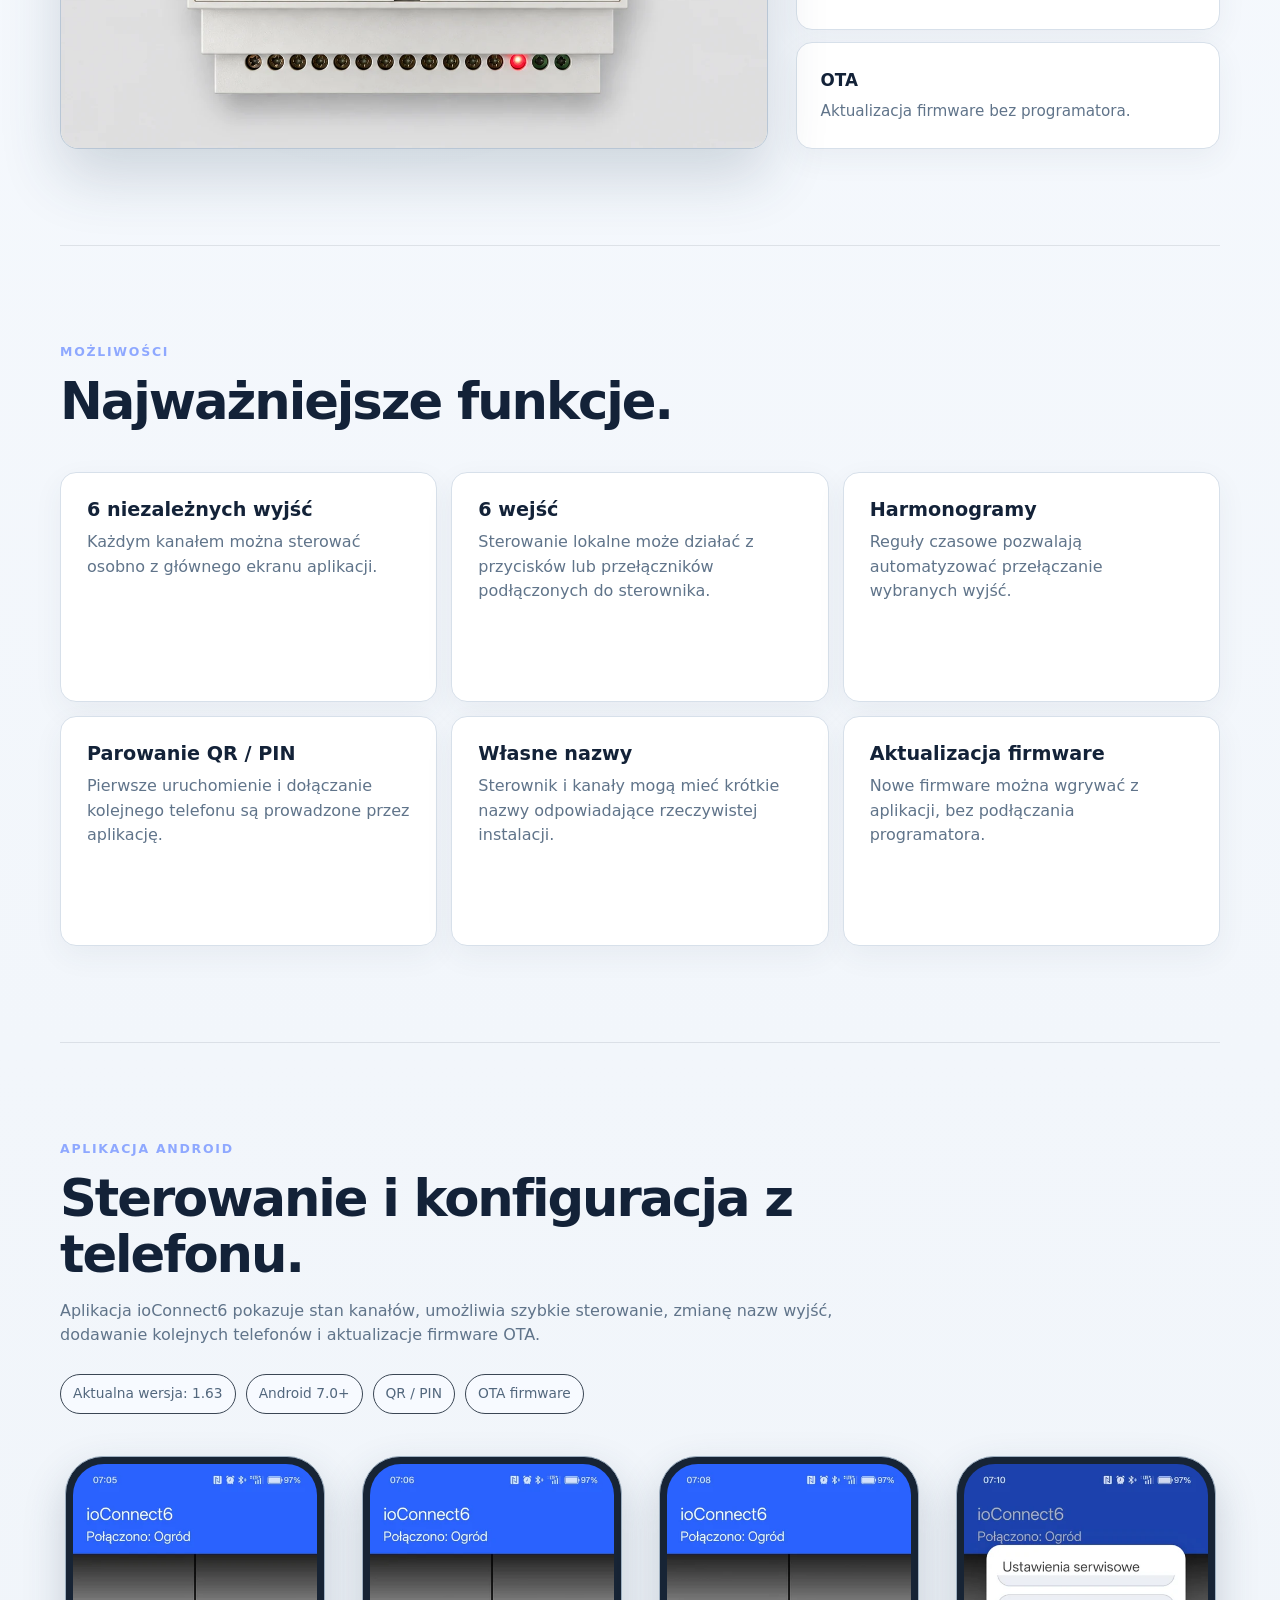
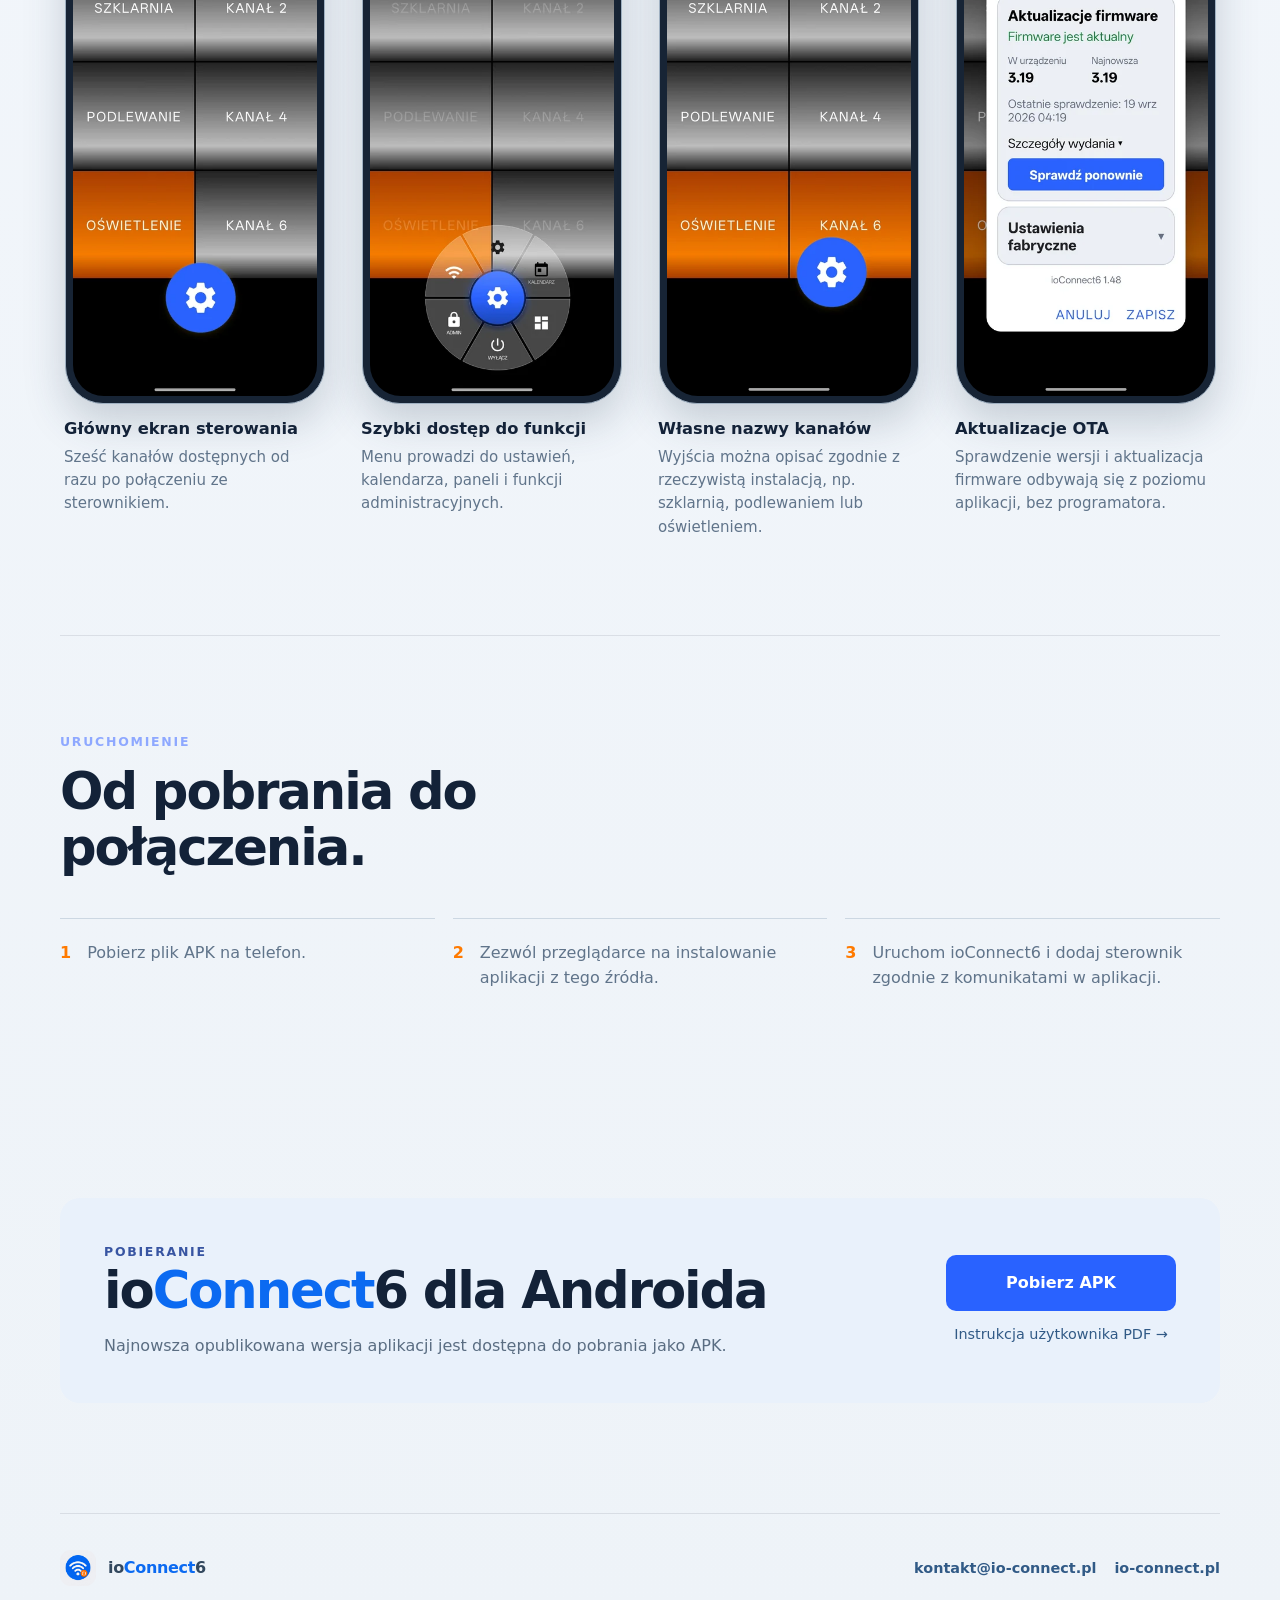
==== commit c7ac5a6d: "Marka: niebieskie Connect tylko w nagłówkach i stopce" ====
--- a/index.html
+++ b/index.html
@@ -8,7 +8,7 @@
   <meta name="theme-color" content="#f5f8fc">
   <title>ioConnect6 — sterownik Wi‑Fi</title>
   <link rel="icon" href="assets/ioConnect6-icon-512.jpg">
-  <link rel="stylesheet" href="style.css?v=16-brand">
+  <link rel="stylesheet" href="style.css?v=17-brand">
 </head>
 <body>
   <header class="topbar">
--- a/style.css
+++ b/style.css
@@ -337,4 +337,5 @@
 .download-buttons .button { flex: 1 1 220px; text-align: center; }
 
 /* Kolor marki jak na obudowie: „Connect” niebieskie */
-.bc { color: #0b6af1; }
+.bc { color: inherit; }
+.brand .bc, h1 .bc, h2 .bc, h3 .bc, footer .bc { color: #0b6af1; }
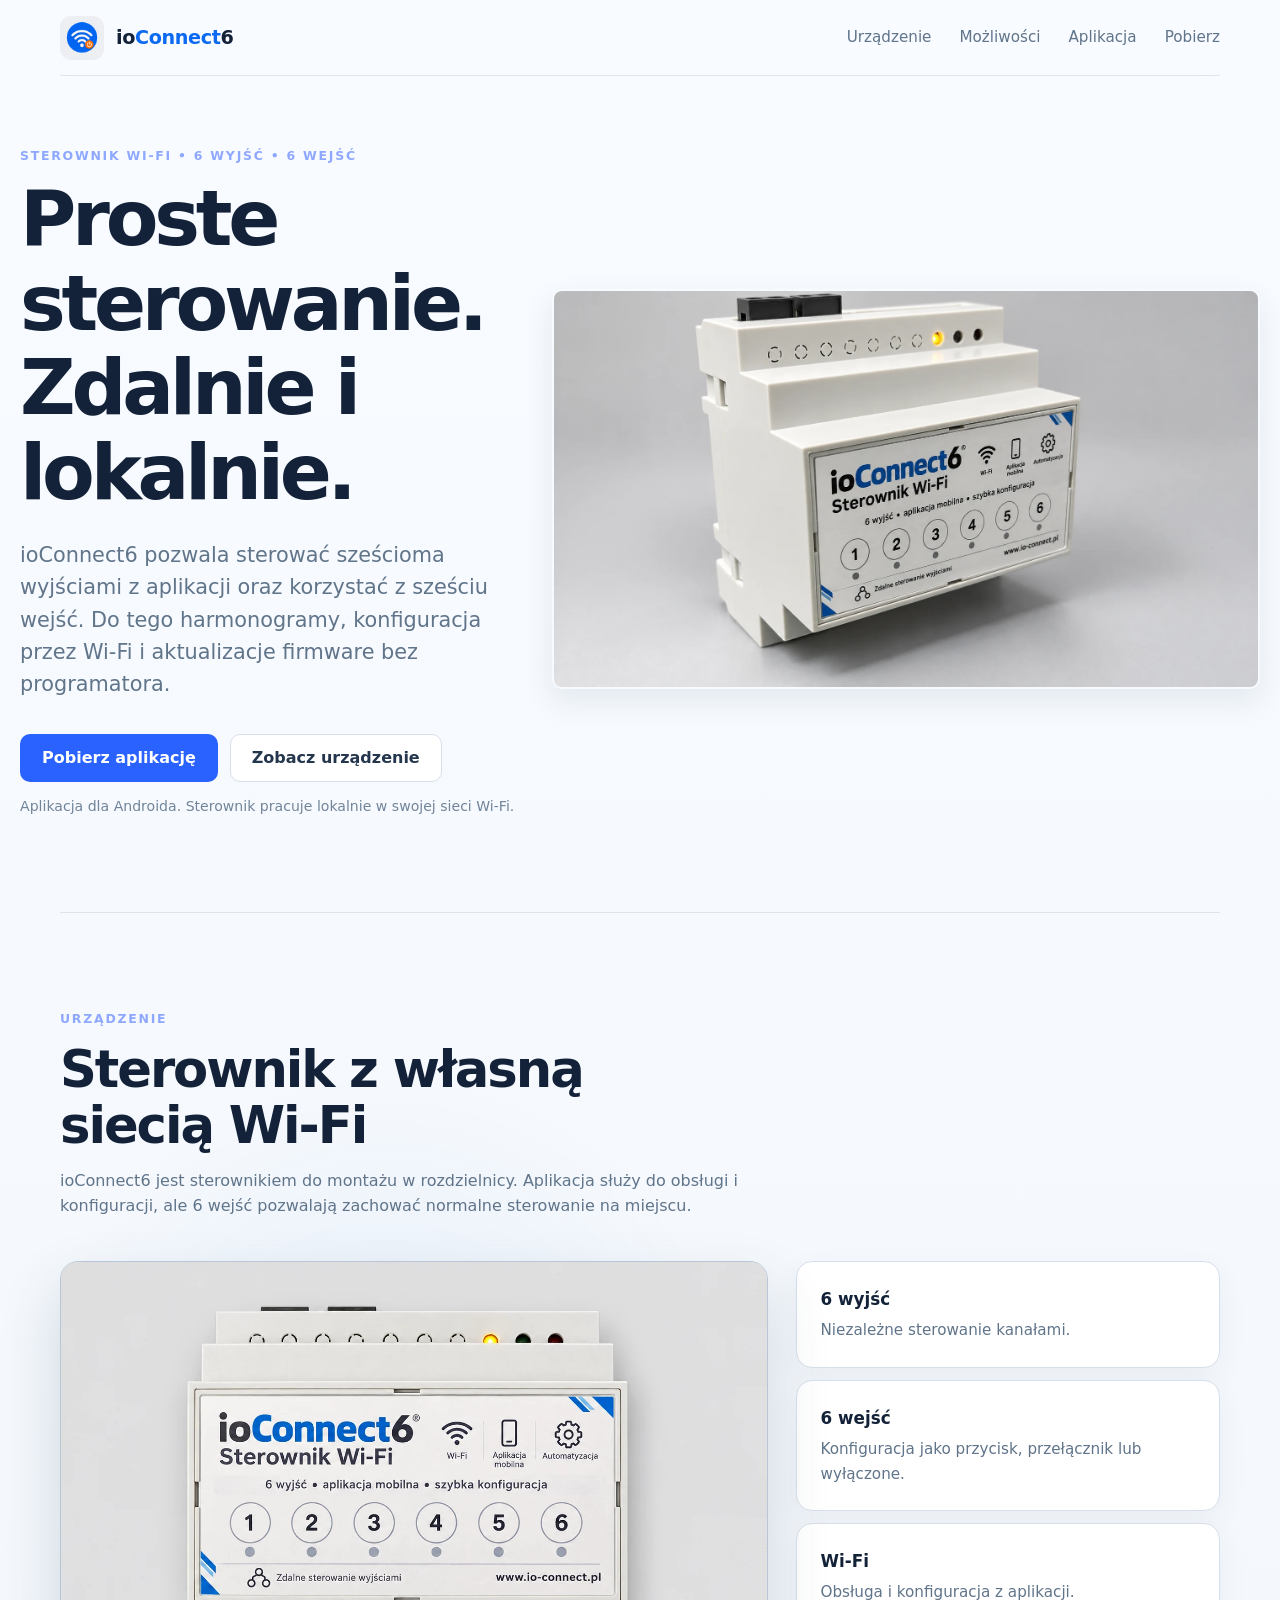
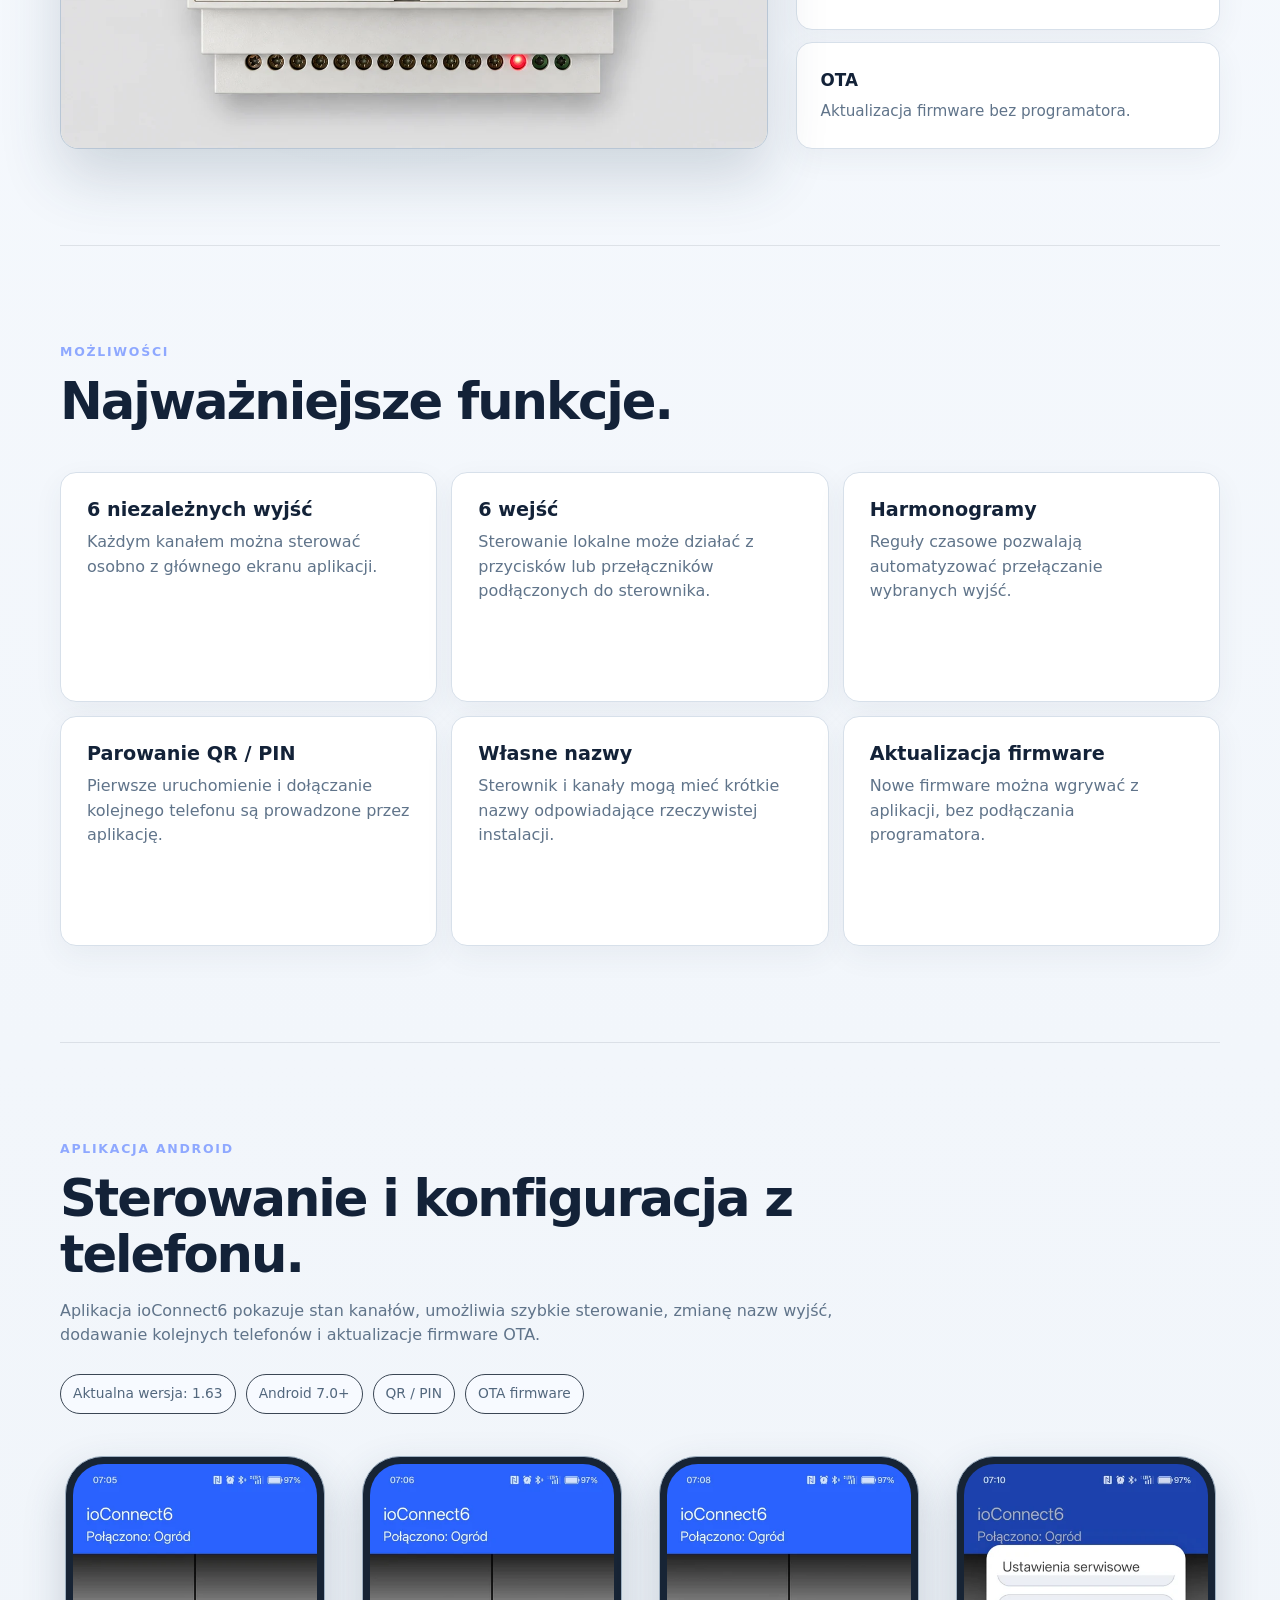
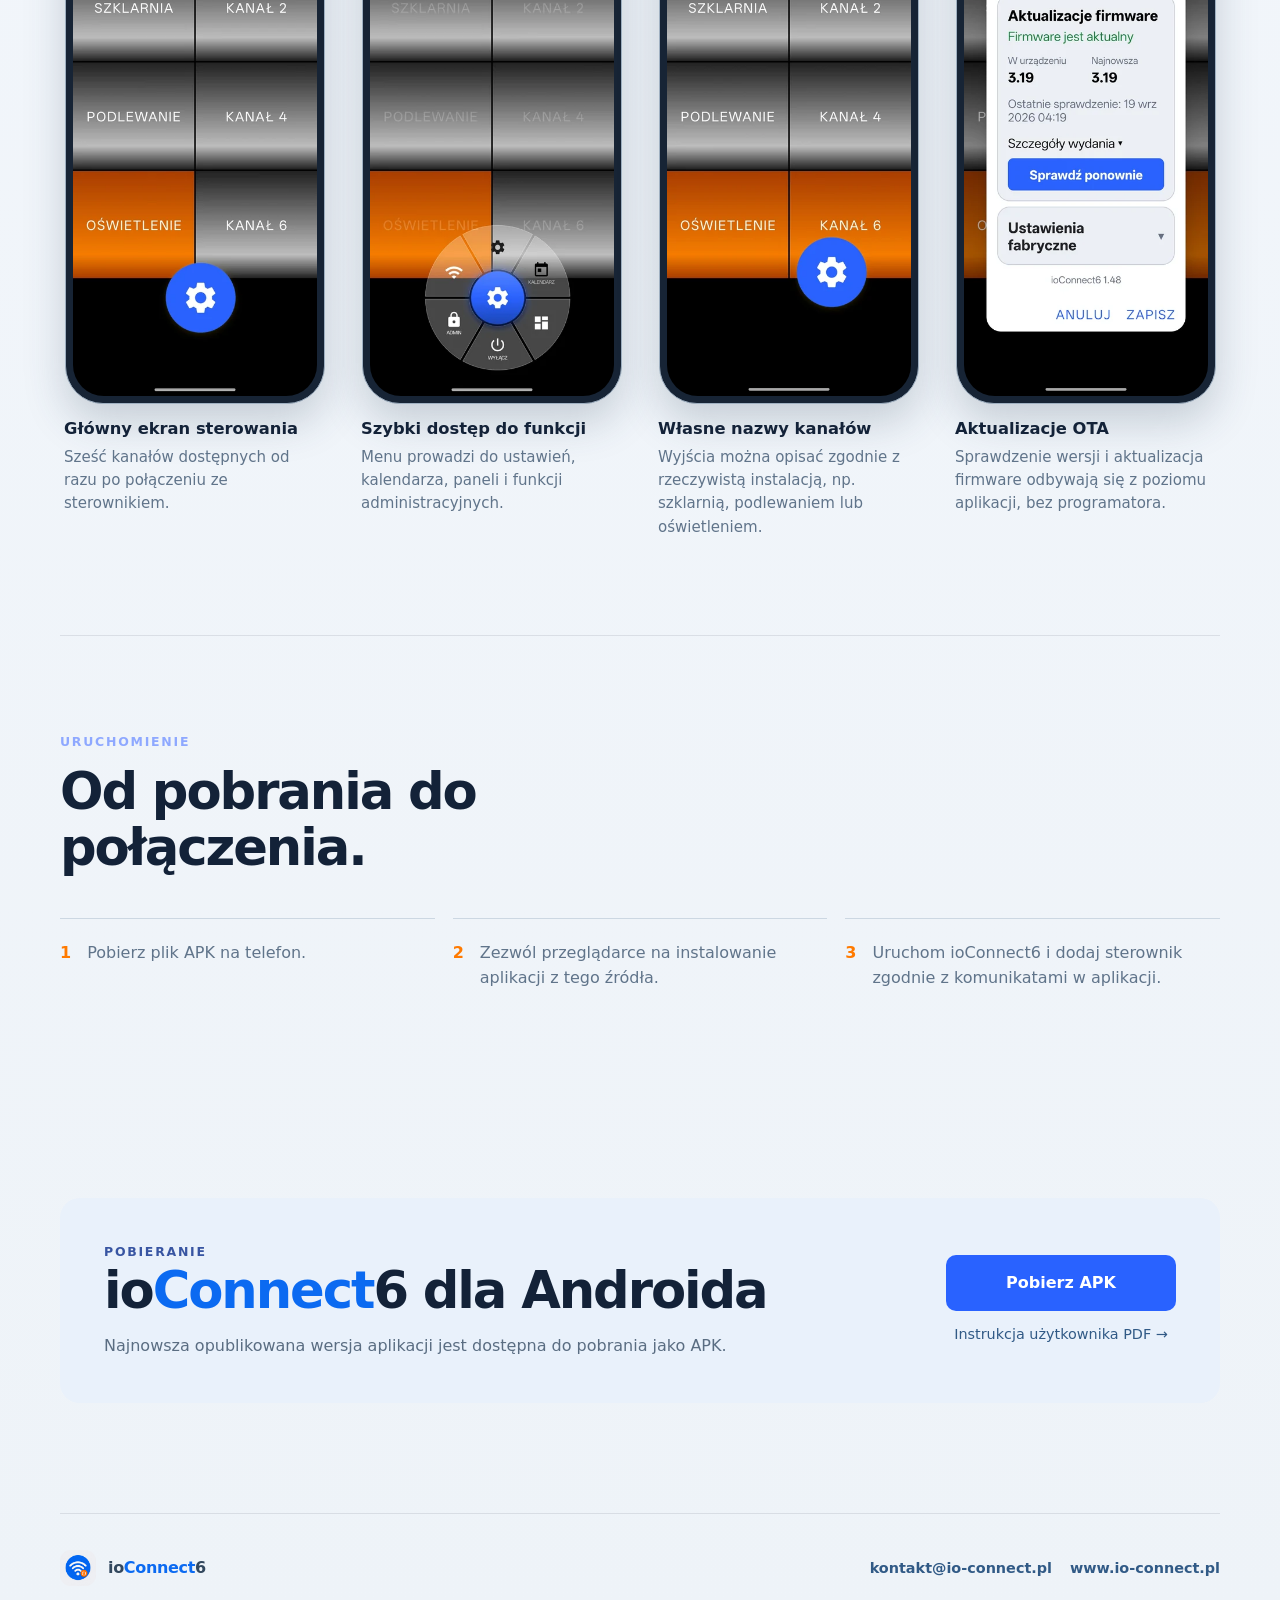
==== commit cab3e29b: "Stopka: www.io-connect.pl" ====
--- a/index.html
+++ b/index.html
@@ -168,7 +168,7 @@
     </div>
     <div class="footer-contact">
       <a href="mailto:kontakt@io-connect.pl">kontakt@io-connect.pl</a>
-      <a href="./">io-connect.pl</a>
+      <a href="./">www.io-connect.pl</a>
     </div>
   </footer>
 
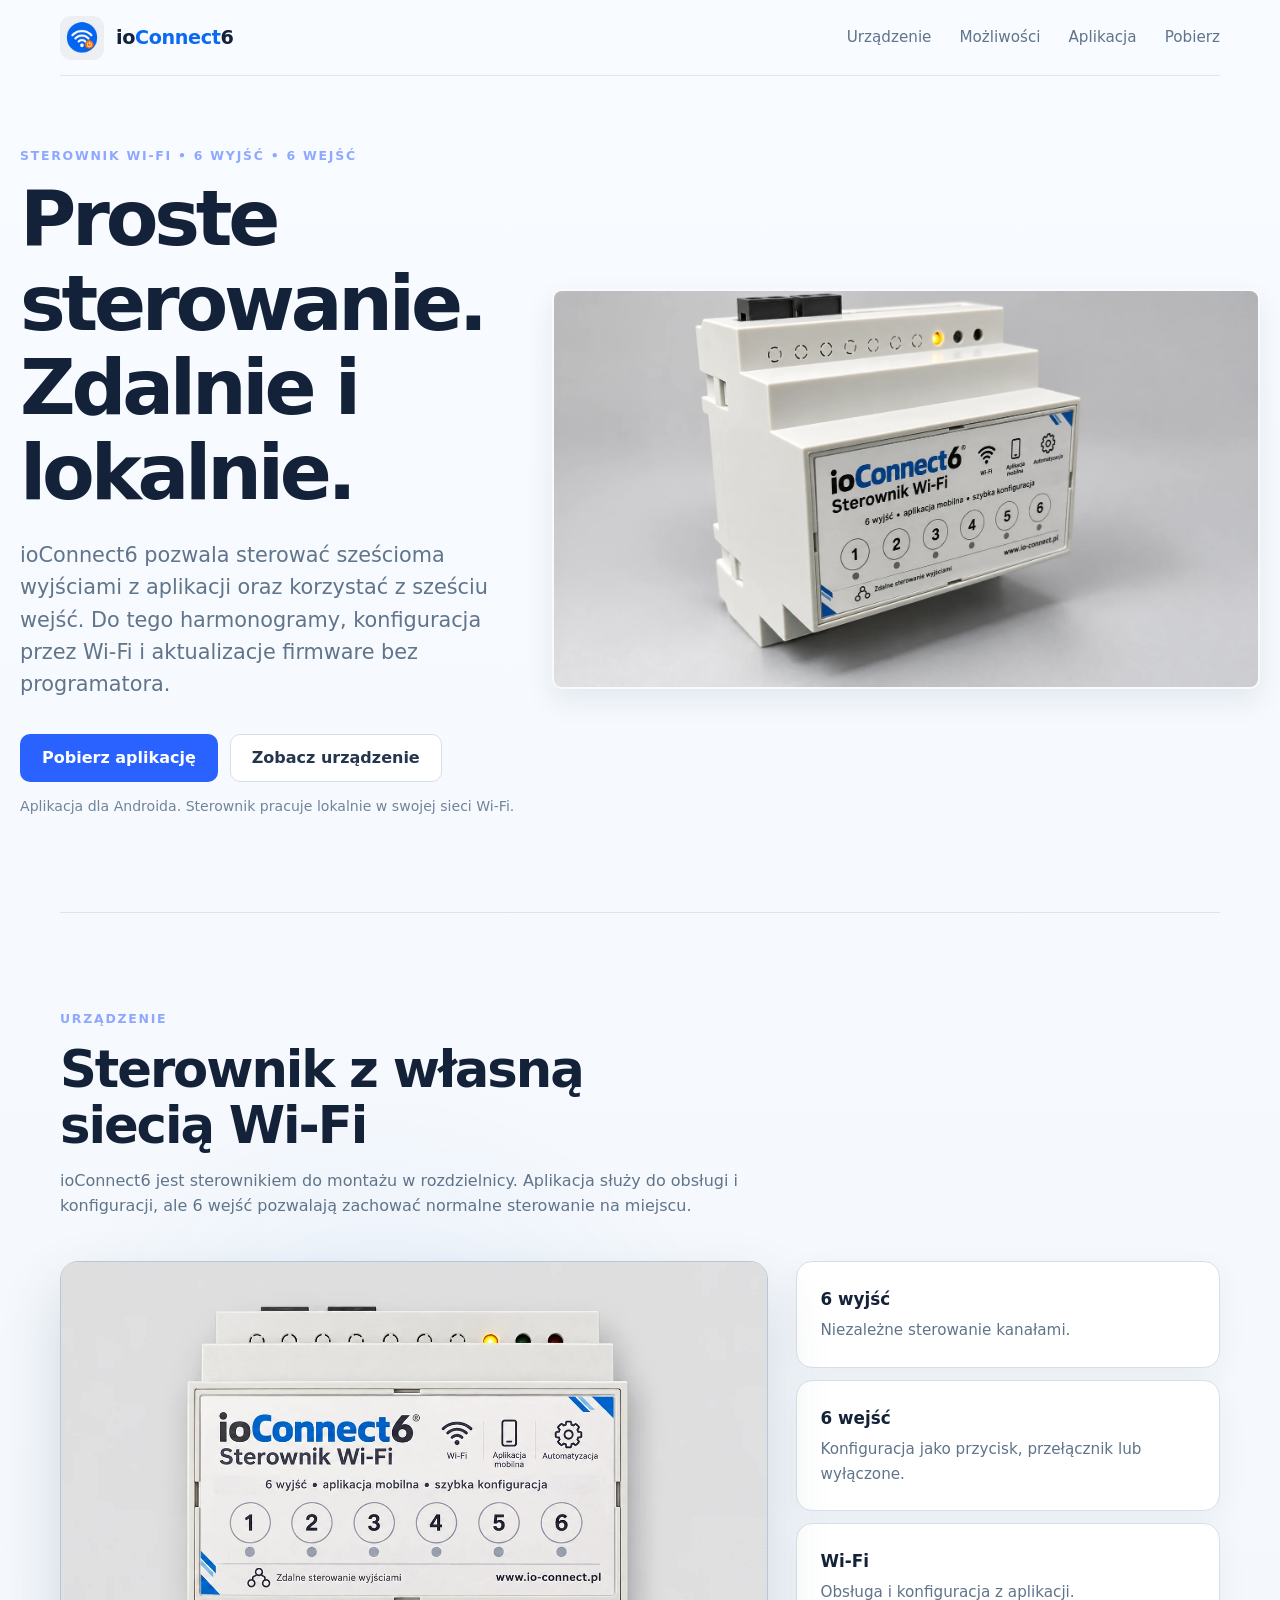
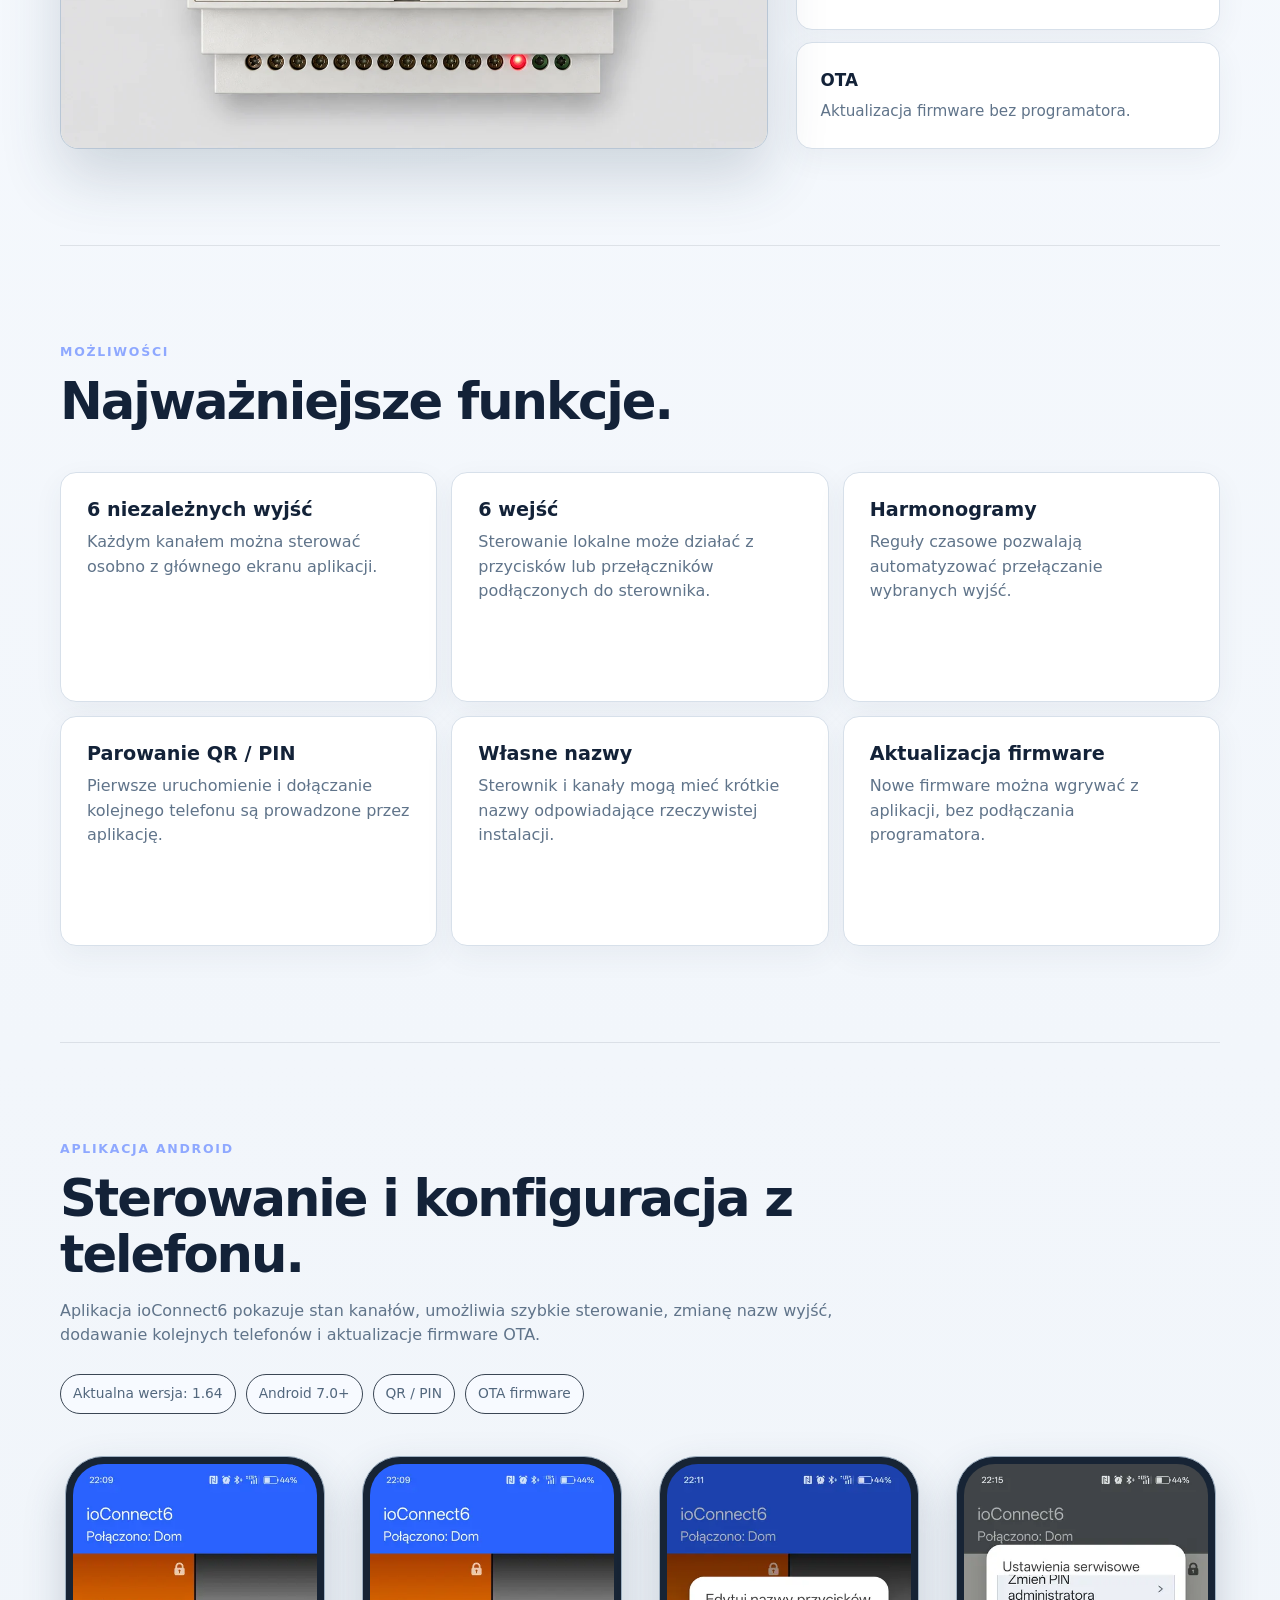
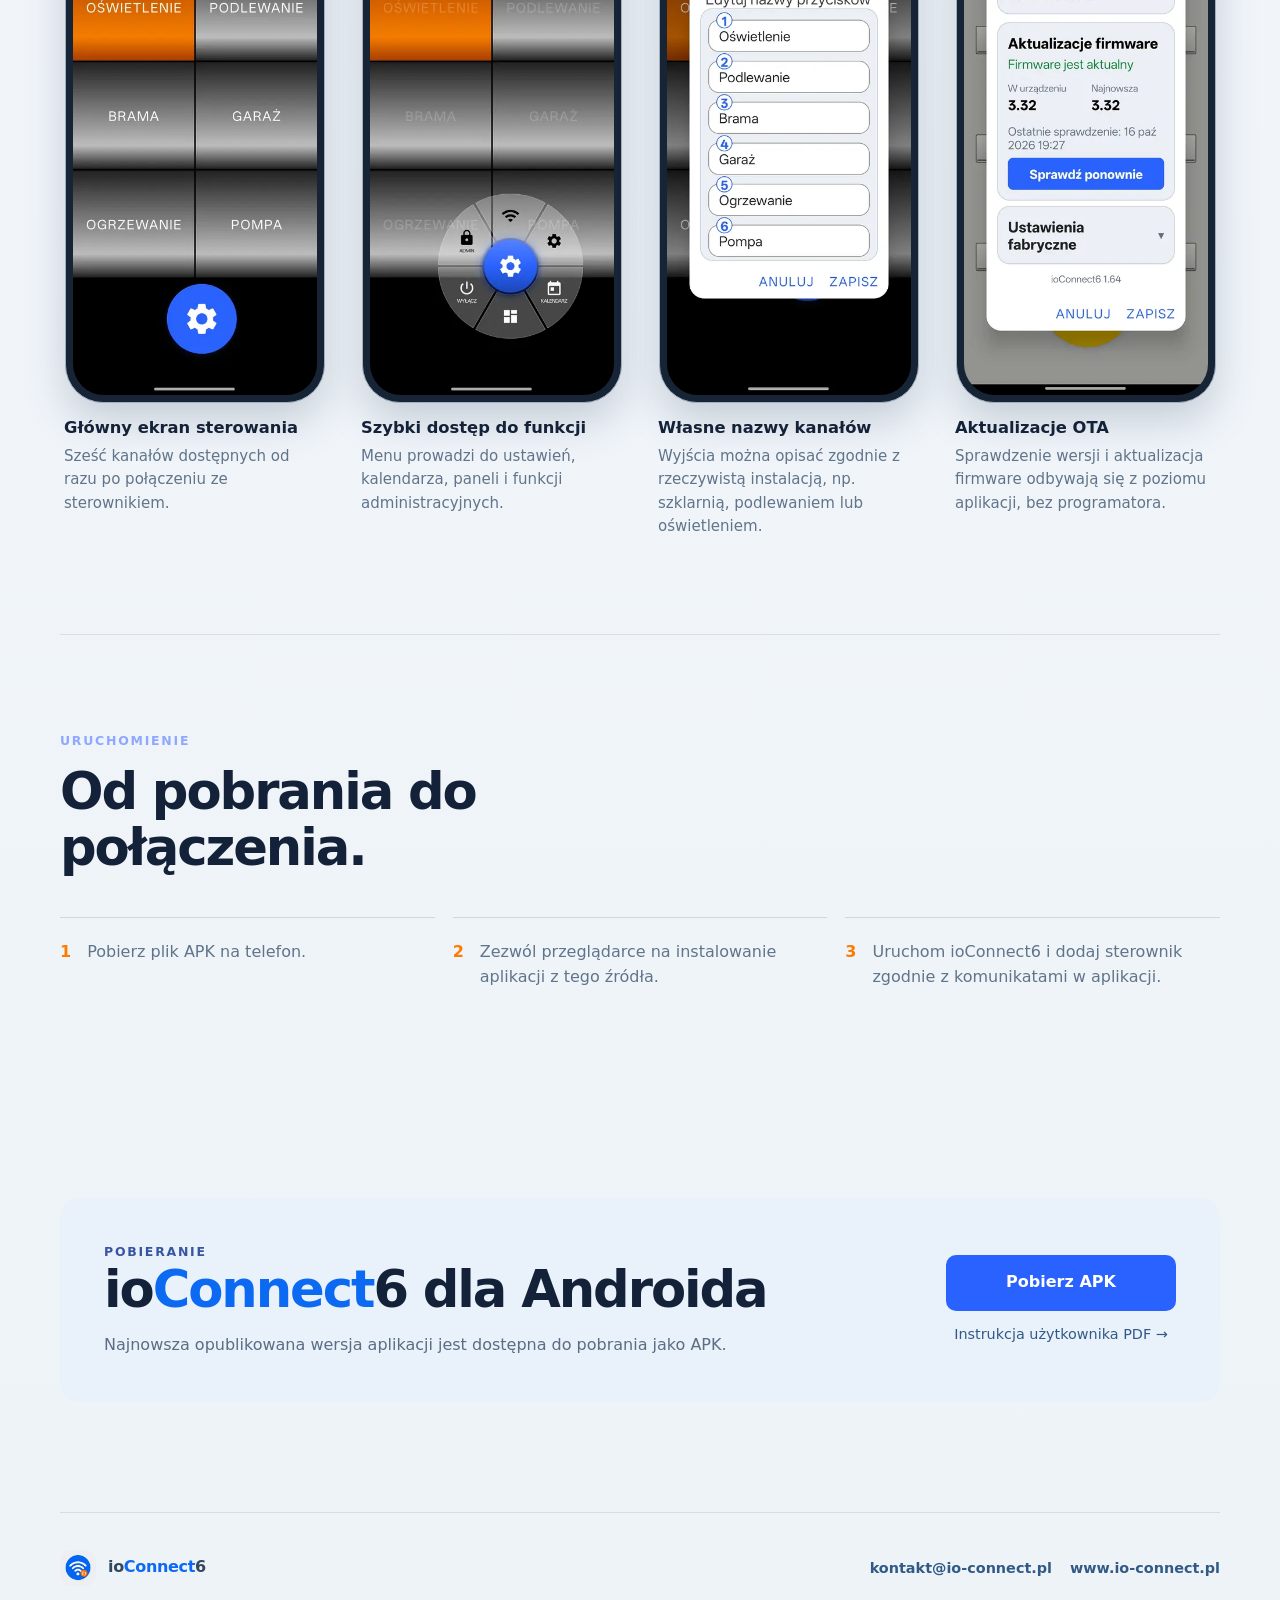
==== commit 173e7623: "Strona: wersja 1.64, nowe zrzuty aplikacji, instrukcja 1.16" ====
--- a/index.html
+++ b/index.html
@@ -98,7 +98,7 @@
         <h2>Sterowanie i konfiguracja z telefonu.</h2>
         <p>Aplikacja io<span class="bc">Connect</span>6 pokazuje stan kanałów, umożliwia szybkie sterowanie, zmianę nazw wyjść, dodawanie kolejnych telefonów i aktualizacje firmware OTA.</p>
         <div class="meta-row">
-          <span id="versionBadge">Aktualna wersja: 1.63</span>
+          <span id="versionBadge">Aktualna wersja: 1.64</span>
           <span>Android 7.0+</span>
           <span>QR / PIN</span>
           <span>OTA firmware</span>
@@ -106,28 +106,28 @@
       </div>
       <div class="app-shot-grid">
         <article class="app-shot-card">
-          <div class="phone-frame"><img src="assets/app-main.webp" alt="Aplikacja ioConnect6 — główny ekran sterowania sześcioma wyjściami" width="420" height="748"></div>
+          <div class="phone-frame"><img src="assets/app-main.webp" alt="Aplikacja ioConnect6 — główny ekran sterowania sześcioma wyjściami" width="420" height="916"></div>
           <div class="app-shot-copy">
             <h3>Główny ekran sterowania</h3>
             <p>Sześć kanałów dostępnych od razu po połączeniu ze sterownikiem.</p>
           </div>
         </article>
         <article class="app-shot-card">
-          <div class="phone-frame"><img src="assets/app-menu.webp" alt="Aplikacja ioConnect6 — szybkie menu funkcji" width="420" height="748"></div>
+          <div class="phone-frame"><img src="assets/app-menu.webp" alt="Aplikacja ioConnect6 — szybkie menu funkcji" width="420" height="916"></div>
           <div class="app-shot-copy">
             <h3>Szybki dostęp do funkcji</h3>
             <p>Menu prowadzi do ustawień, kalendarza, paneli i funkcji administracyjnych.</p>
           </div>
         </article>
         <article class="app-shot-card">
-          <div class="phone-frame"><img src="assets/app-labels.webp" alt="Aplikacja ioConnect6 — edycja nazw przycisków" width="420" height="748"></div>
+          <div class="phone-frame"><img src="assets/app-labels.webp" alt="Aplikacja ioConnect6 — edycja nazw przycisków" width="420" height="916"></div>
           <div class="app-shot-copy">
             <h3>Własne nazwy kanałów</h3>
             <p>Wyjścia można opisać zgodnie z rzeczywistą instalacją, np. szklarnią, podlewaniem lub oświetleniem.</p>
           </div>
         </article>
         <article class="app-shot-card">
-          <div class="phone-frame"><img src="assets/app-ota.webp" alt="Aplikacja ioConnect6 — ekran aktualizacji firmware" width="420" height="748"></div>
+          <div class="phone-frame"><img src="assets/app-ota.webp" alt="Aplikacja ioConnect6 — ekran aktualizacji firmware" width="420" height="916"></div>
           <div class="app-shot-copy">
             <h3>Aktualizacje OTA</h3>
             <p>Sprawdzenie wersji i aktualizacja firmware odbywają się z poziomu aplikacji, bez programatora.</p>
@@ -156,7 +156,7 @@
       </div>
       <div class="download-actions">
         <a class="button primary large" href="pobierz/">Pobierz APK</a>
-        <a class="text-link" id="downloadManual" href="https://github.com/unijavac/ioConnect6-App/releases/download/v1.63/Instrukcja_uzytkownika_ioConnect6_v1.15.pdf">Instrukcja użytkownika PDF →</a>
+        <a class="text-link" id="downloadManual" href="https://github.com/unijavac/ioConnect6-App/releases/download/v1.64/Instrukcja_uzytkownika_ioConnect6_v1.16.pdf">Instrukcja użytkownika PDF →</a>
       </div>
     </section>
   </main>
